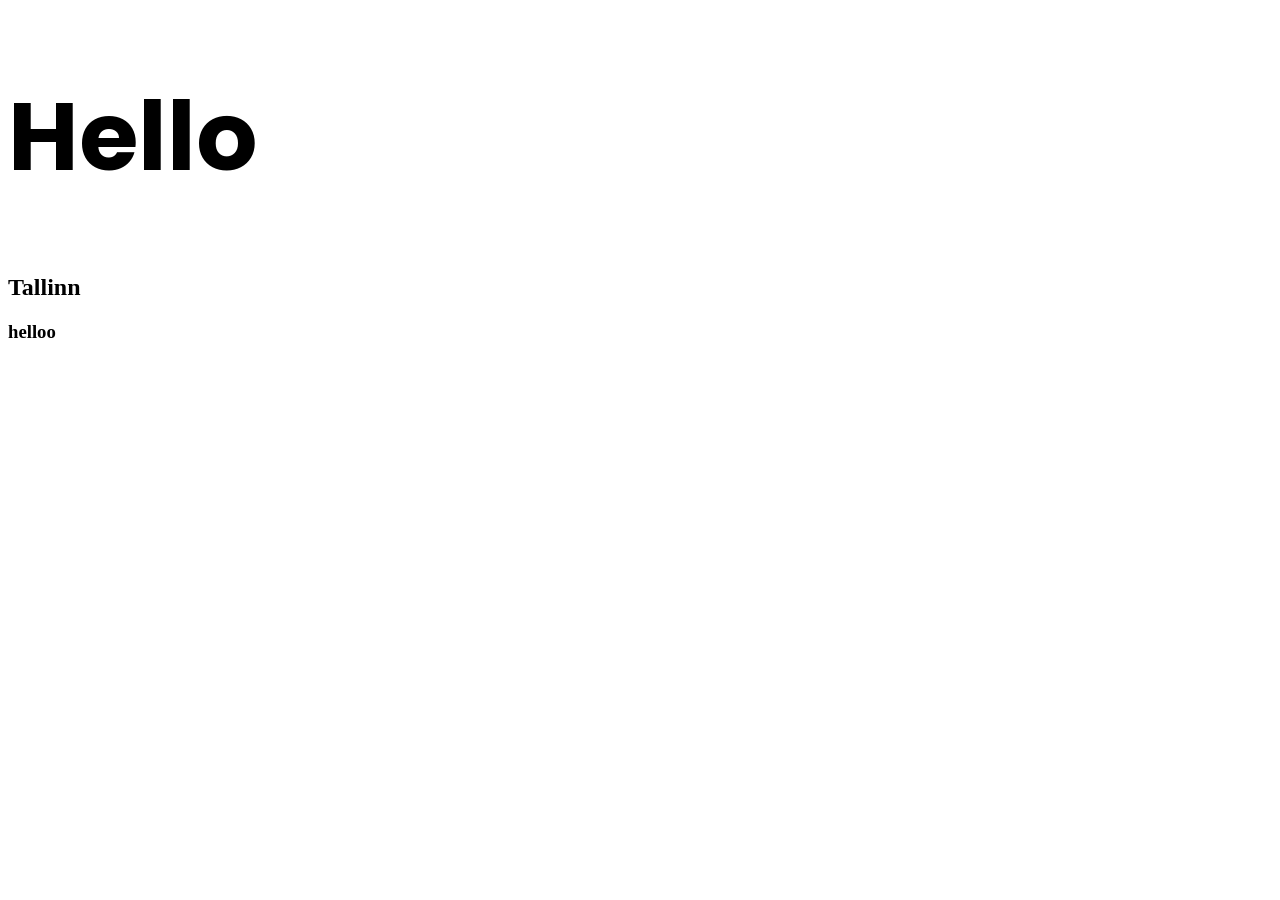
==== src/index.html @ 812f980e "Added sceleton to the html file" ====
<!DOCTYPE html>
<html lang="en">
  <head>
    <meta charset="UTF-8" />
    <meta name="viewport" content="width=device-width, initial-scale=1.0" />
    <link rel="preconnect" href="https://fonts.googleapis.com" />
    <link rel="preconnect" href="https://fonts.gstatic.com" crossorigin />
    <link
      href="https://fonts.googleapis.com/css2?family=Poppins:ital,wght@0,100;0,200;0,300;0,400;0,500;0,600;0,700;0,800;0,900;1,100;1,200;1,300;1,400;1,500;1,600;1,700;1,800;1,900&display=swap"
      rel="stylesheet"
    />
    <link href="styles.css" rel="stylesheet" type="text/css" />
    <title>Document</title>
  </head>
  <body>
    <h1>Hello</h1>
    <h2>Tallinn</h2>
    <h3>helloo</h3>
  </body>
</html>
---- src/styles.css ----
h1 {
  font-family: "Poppins";
  font-weight: 700;
  font-size: 96px;
}
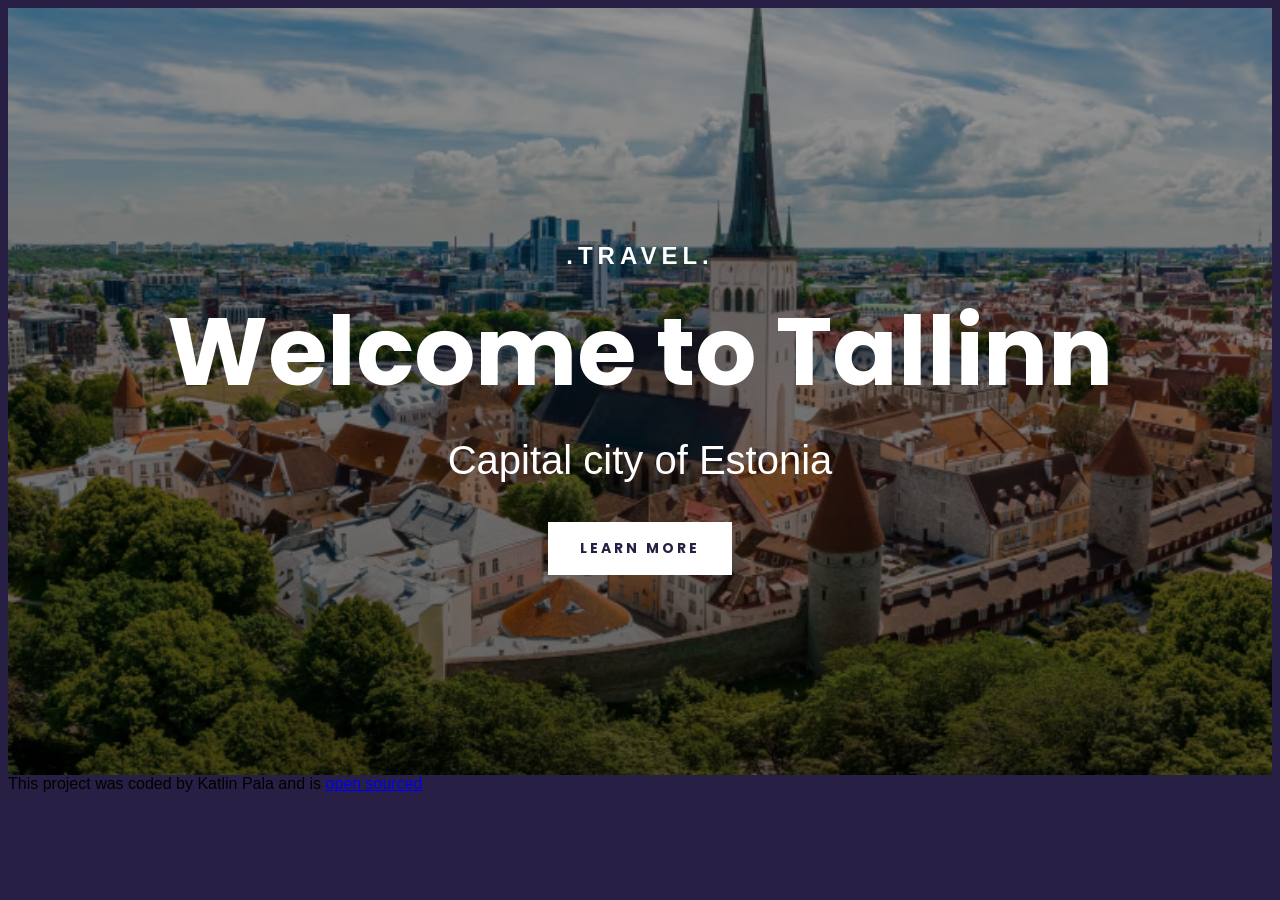
==== commit fcd49b3f: "Designed the header of the page" ====
--- a/src/index.html
+++ b/src/index.html
@@ -13,8 +13,18 @@
     <title>Document</title>
   </head>
   <body>
-    <h1>Hello</h1>
-    <h2>Tallinn</h2>
-    <h3>helloo</h3>
+    <header>
+      <h3>.TRAVEL.</h3>
+      <h1>Welcome to Tallinn</h1>
+      <h2>Capital city of Estonia</h2>
+      <a href="#">Learn more</a>
+    </header>
+
+    <footer>
+      This project was coded by Katlin Pala and is
+      <a href="https://github.com/Katlin2000/Travel-project" target="_blank">
+        open sourced</a
+      >
+    </footer>
   </body>
 </html>
--- a/src/styles.css
+++ b/src/styles.css
@@ -1,5 +1,77 @@
+body {
+  font-family: "Poppins", sans-serif;
+  background: #272044;
+}
+
 h1 {
   font-family: "Poppins";
   font-weight: 700;
   font-size: 96px;
 }
+
+header {
+  background-image: linear-gradient(rgba(0, 0, 0, 0.4), rgba(0, 0, 0, 0.6)),
+    url("images/tallinn.avif");
+  background-repeat: no-repeat;
+  background-size: cover;
+  color: white;
+  text-align: center;
+  padding: 200px 0;
+}
+
+.container {
+  max-width: 1400px;
+  margin: 0 auto;
+}
+
+header h1 {
+  font-weight: 700;
+  font-size: 96px;
+  line-height: 1;
+  margin: 0 0 30px;
+}
+
+header h2 {
+  font-weight: 400;
+  font-size: 40px;
+  line-height: 1.5;
+  margin: 0;
+}
+
+header h3 {
+  font-weight: 900;
+  font-size: 24px;
+  line-height: 1.5;
+  letter-spacing: 5px;
+  margin: 30px 0;
+}
+
+header a {
+  font-weight: 700;
+  font-size: 14px;
+  line-height: 1.5;
+  text-align: center;
+  color: #272044;
+  padding: 16px 32px;
+  margin-top: 32px;
+  display: inline-block;
+  letter-spacing: 3px;
+  text-decoration: none;
+  text-transform: uppercase;
+  background: white;
+}
+
+@media (max-width: 900px) {
+  header {
+    padding: 60px 0;
+  }
+  header h1 {
+    font-size: 48px;
+  }
+  header h2 {
+    font-size: 20px;
+  }
+  header h3 {
+    font-size: 12px;
+  }
+}
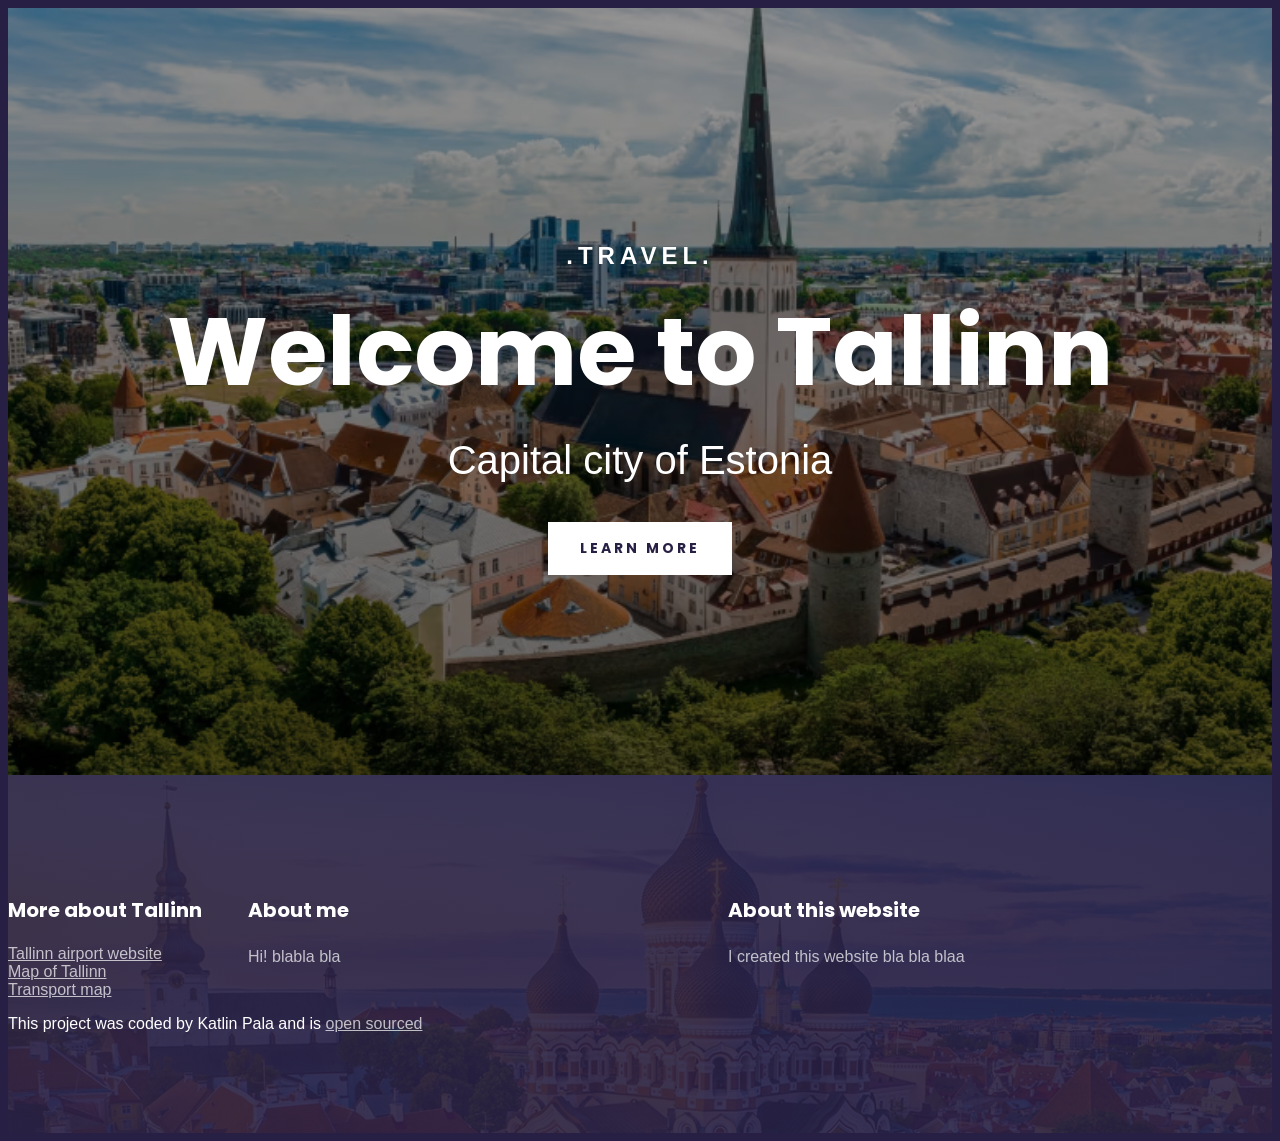
==== commit d378fb87: "Created footer" ====
--- a/src/index.html
+++ b/src/index.html
@@ -13,18 +13,59 @@
     <title>Document</title>
   </head>
   <body>
-    <header>
-      <h3>.TRAVEL.</h3>
-      <h1>Welcome to Tallinn</h1>
-      <h2>Capital city of Estonia</h2>
-      <a href="#">Learn more</a>
-    </header>
+    <div class="container">
+      <header>
+        <h3>.TRAVEL.</h3>
+        <h1>Welcome to Tallinn</h1>
+        <h2>Capital city of Estonia</h2>
+        <a href="#">Learn more</a>
+      </header>
 
-    <footer>
+      <footer>
+      <section class="grid">
+      <div>
+        <h3>More about Tallinn</h3>
+        <ul>
+          <li>
+            <a href="https://airport.ee/en/tallinn-airport/" target="_blank"
+              >Tallinn airport website</a
+            >
+          </li>
+          <li>
+            <a href="https://maps.app.goo.gl/DUiLfKF2gsHTgE6Y6" target="_blank"
+              >Map of Tallinn</a
+            >
+          </li>
+          <li>
+            <a
+              href="https://www.tourism.tallinn.ee/static/files/050/tallinn_transportation_map_2014.pdf"
+              target="_blank"
+            >
+              Transport map</a
+            >
+          </li>
+        </ul>
+      </div>
+      <div>
+        <h3>About me</h3>
+        <p>Hi! blabla bla</p>
+      </div>
+      <div>
+        <h3>About this website</h3>
+        <p>I created this website bla bla blaa</p>
+      </div>
+      </section>
       This project was coded by Katlin Pala and is
       <a href="https://github.com/Katlin2000/Travel-project" target="_blank">
         open sourced</a
       >
+      </div>
+      
     </footer>
+    </div>
+    
   </body>
 </html>
+
+
+
--- a/src/styles.css
+++ b/src/styles.css
@@ -22,6 +22,11 @@
 .container {
   max-width: 1400px;
   margin: 0 auto;
+}
+
+.grid {
+  display: grid;
+  grid-template-columns: 1fr 2fr 2fr;
 }
 
 header h1 {
@@ -61,7 +66,52 @@
   background: white;
 }
 
-@media (max-width: 900px) {
+section {
+  max-width: 1200px;
+}
+
+footer {
+  color: white;
+  background-image: linear-gradient(
+      rgba(39, 32, 68, 0.9),
+      rgba(39, 32, 68, 0.9)
+    ),
+    url("images/footer.avif");
+  background-repeat: no-repeat;
+  background-size: cover;
+  padding: 100px 0;
+}
+
+footer h3 {
+  font-weight: 700;
+  font-size: 20px;
+  line-height: 30px;
+}
+
+footer p {
+  font-weight: 400;
+  font-size: 16px;
+  opacity: 0.7;
+  line-height: 24px;
+  margin-right: 20px;
+}
+
+footer ul {
+  padding: 0;
+}
+
+footer li {
+  list-style: none;
+  margin: 0;
+  padding: 0;
+}
+
+footer a {
+  color: white;
+  opacity: 0.7;
+}
+
+@media (max-width: 960px) {
   header {
     padding: 60px 0;
   }
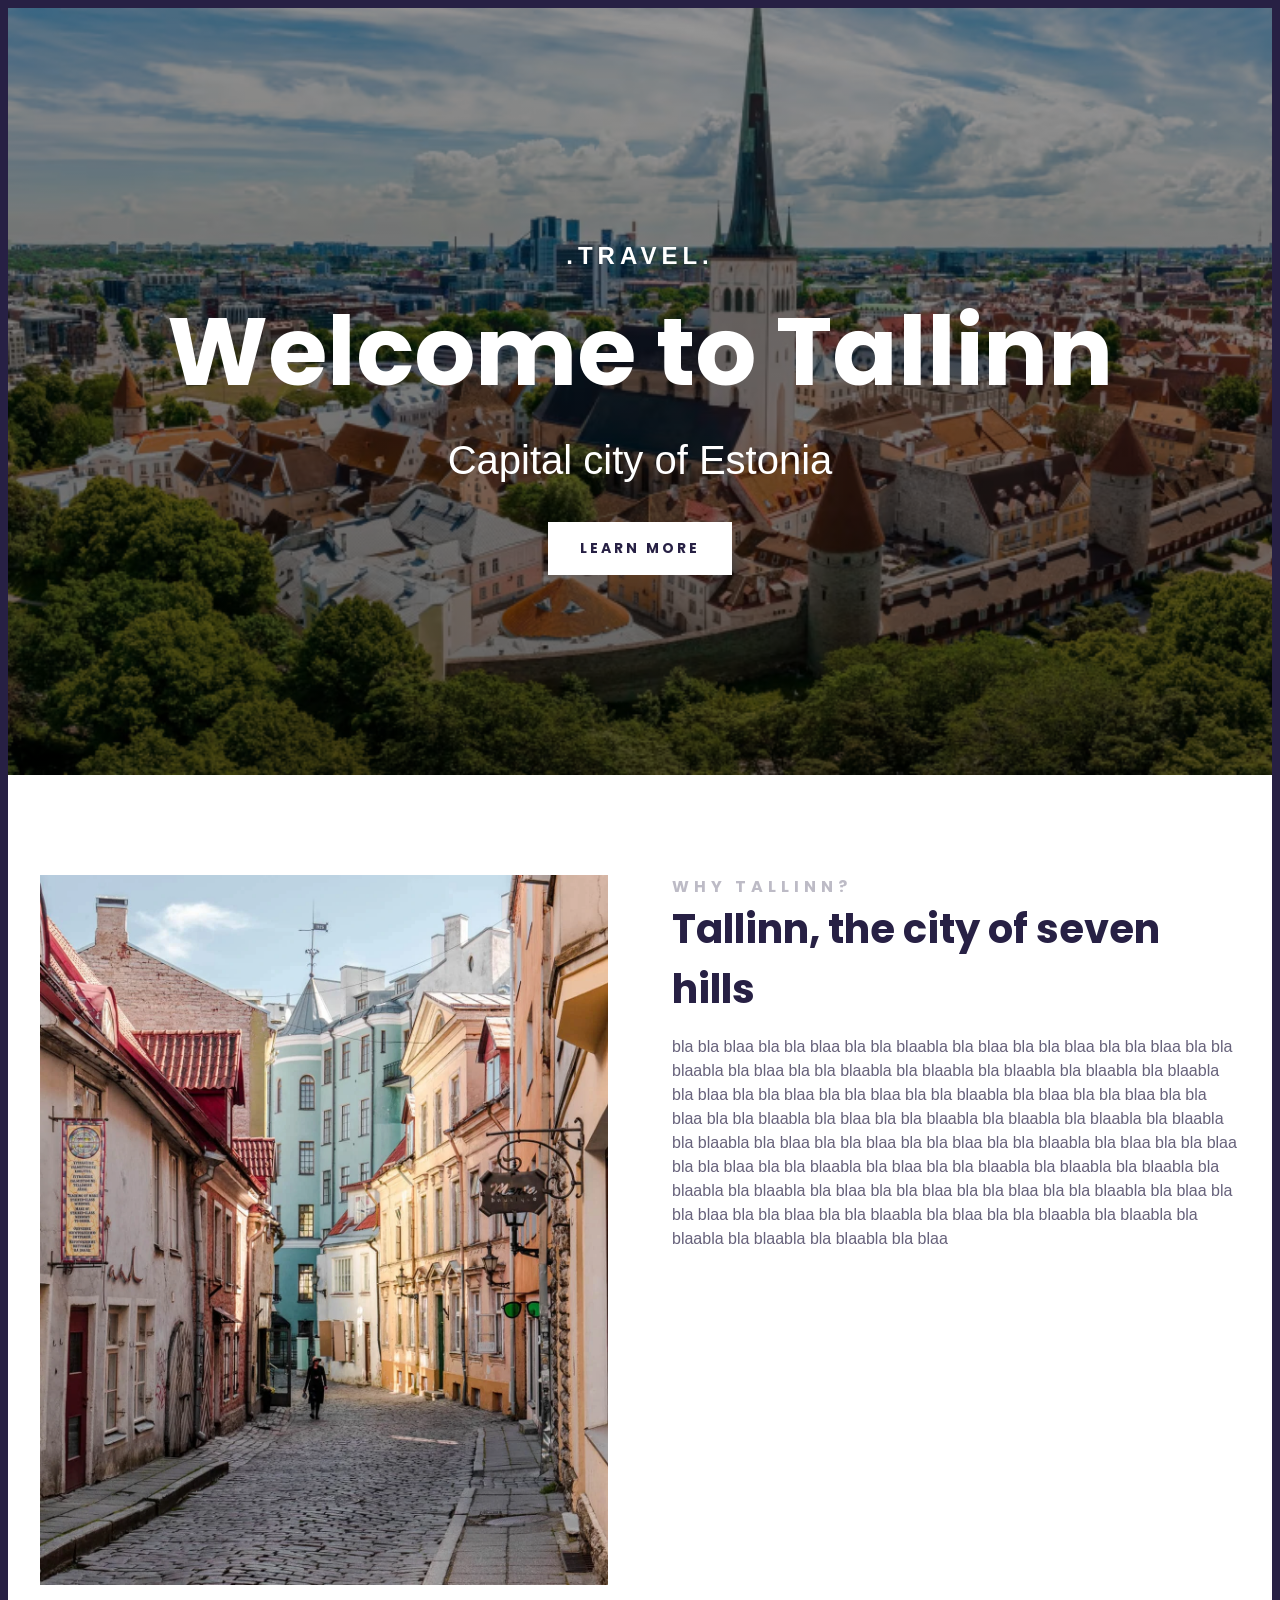
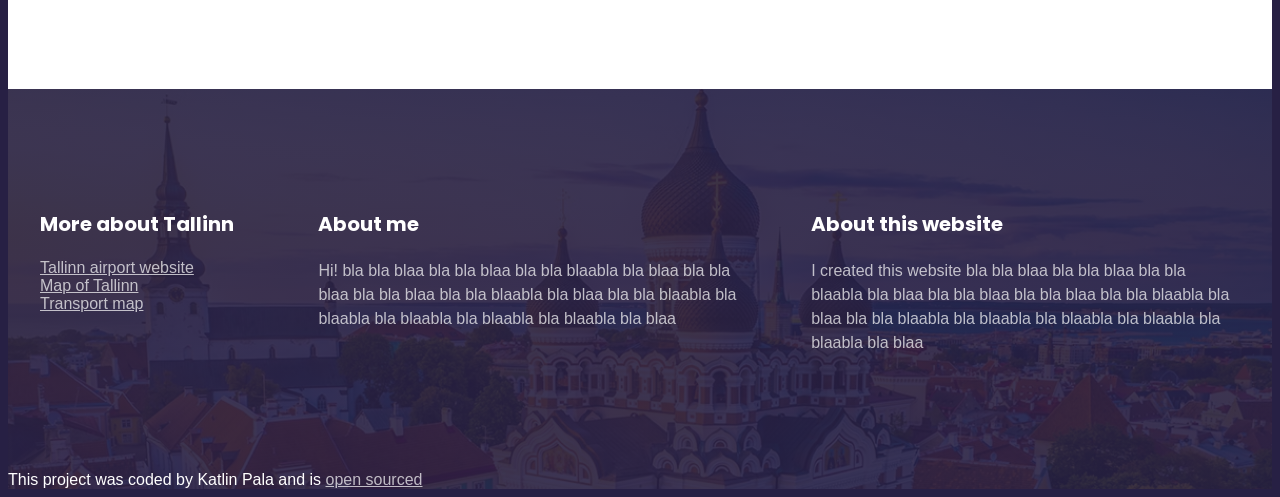
==== commit 3bf75b08: "Added grids to the project" ====
--- a/src/index.html
+++ b/src/index.html
@@ -21,8 +21,21 @@
         <a href="#">Learn more</a>
       </header>
 
+      <main>
+        <section class="grid grid-2-columns">
+          <div>
+        <img src="images/old-town-tallinn.webp" class="img-responsive"/>
+        </div>
+        <div>
+        <h2>Why Tallinn?</h2>
+        <h3>Tallinn, the city of seven hills</h3>
+        <p>bla bla blaa bla bla blaa bla bla blaabla bla blaa bla bla blaa bla bla blaa bla bla blaabla bla blaa bla bla blaabla bla blaabla bla blaabla bla blaabla bla blaabla bla blaa bla bla blaa bla bla blaa bla bla blaabla bla blaa bla bla blaa bla bla blaa bla bla blaabla bla blaa bla bla blaabla bla blaabla bla blaabla bla blaabla bla blaabla bla blaa bla bla blaa bla bla blaa bla bla blaabla bla blaa bla bla blaa bla bla blaa bla bla blaabla bla blaa bla bla blaabla bla blaabla bla blaabla bla blaabla bla blaabla bla blaa bla bla blaa bla bla blaa bla bla blaabla bla blaa bla bla blaa bla bla blaa bla bla blaabla bla blaa bla bla blaabla bla blaabla bla blaabla bla blaabla bla blaabla bla blaa</p>
+      </div>
+      </section>
+      </main>
+
       <footer>
-      <section class="grid">
+      <section class="grid grid-3-columns">
       <div>
         <h3>More about Tallinn</h3>
         <ul>
@@ -48,11 +61,11 @@
       </div>
       <div>
         <h3>About me</h3>
-        <p>Hi! blabla bla</p>
+        <p>Hi! bla bla blaa bla bla blaa bla bla blaabla bla blaa bla bla blaa bla bla blaa bla bla blaabla bla blaa bla bla blaabla bla blaabla bla blaabla bla blaabla bla blaabla bla blaa</p>
       </div>
       <div>
         <h3>About this website</h3>
-        <p>I created this website bla bla blaa</p>
+        <p>I created this website bla bla blaa bla bla blaa bla bla blaabla bla blaa bla bla blaa bla bla blaa bla bla blaabla bla blaa bla bla blaabla bla blaabla bla blaabla bla blaabla bla blaabla bla blaa </p>
       </div>
       </section>
       This project was coded by Katlin Pala and is
--- a/src/styles.css
+++ b/src/styles.css
@@ -26,6 +26,18 @@
 
 .grid {
   display: grid;
+  grid-gap: 64px;
+}
+
+.img-responsive {
+  max-width: 100%;
+}
+
+.grid-2-columns {
+  grid-template-columns: 1fr 1fr;
+}
+
+.grid-3-columns {
   grid-template-columns: 1fr 2fr 2fr;
 }
 
@@ -68,6 +80,40 @@
 
 section {
   max-width: 1200px;
+  margin: 0 auto;
+  padding: 100px 0;
+}
+
+main {
+  background-color: white;
+}
+
+main h2 {
+  font-weight: 700;
+  font-size: 16px;
+  line-height: 1.5;
+  letter-spacing: 5px;
+  color: #272044;
+  opacity: 0.3;
+  text-transform: uppercase;
+  margin: 0;
+}
+
+main h3 {
+  font-weight: 700;
+  font-size: 40px;
+  line-height: 1.5;
+  color: #272044;
+  margin: 0;
+}
+
+main p {
+  font-style: normal;
+  font-weight: 400;
+  font-size: 16px;
+  line-height: 1.5;
+  color: #272044;
+  opacity: 0.7;
 }
 
 footer {
@@ -79,7 +125,6 @@
     url("images/footer.avif");
   background-repeat: no-repeat;
   background-size: cover;
-  padding: 100px 0;
 }
 
 footer h3 {
@@ -93,7 +138,6 @@
   font-size: 16px;
   opacity: 0.7;
   line-height: 24px;
-  margin-right: 20px;
 }
 
 footer ul {
@@ -124,4 +168,11 @@
   header h3 {
     font-size: 12px;
   }
+  .grid {
+    grid-template-columns: 1fr;
+    grid-gap: 32px;
+  }
+  section {
+    padding: 30px;
+  }
 }
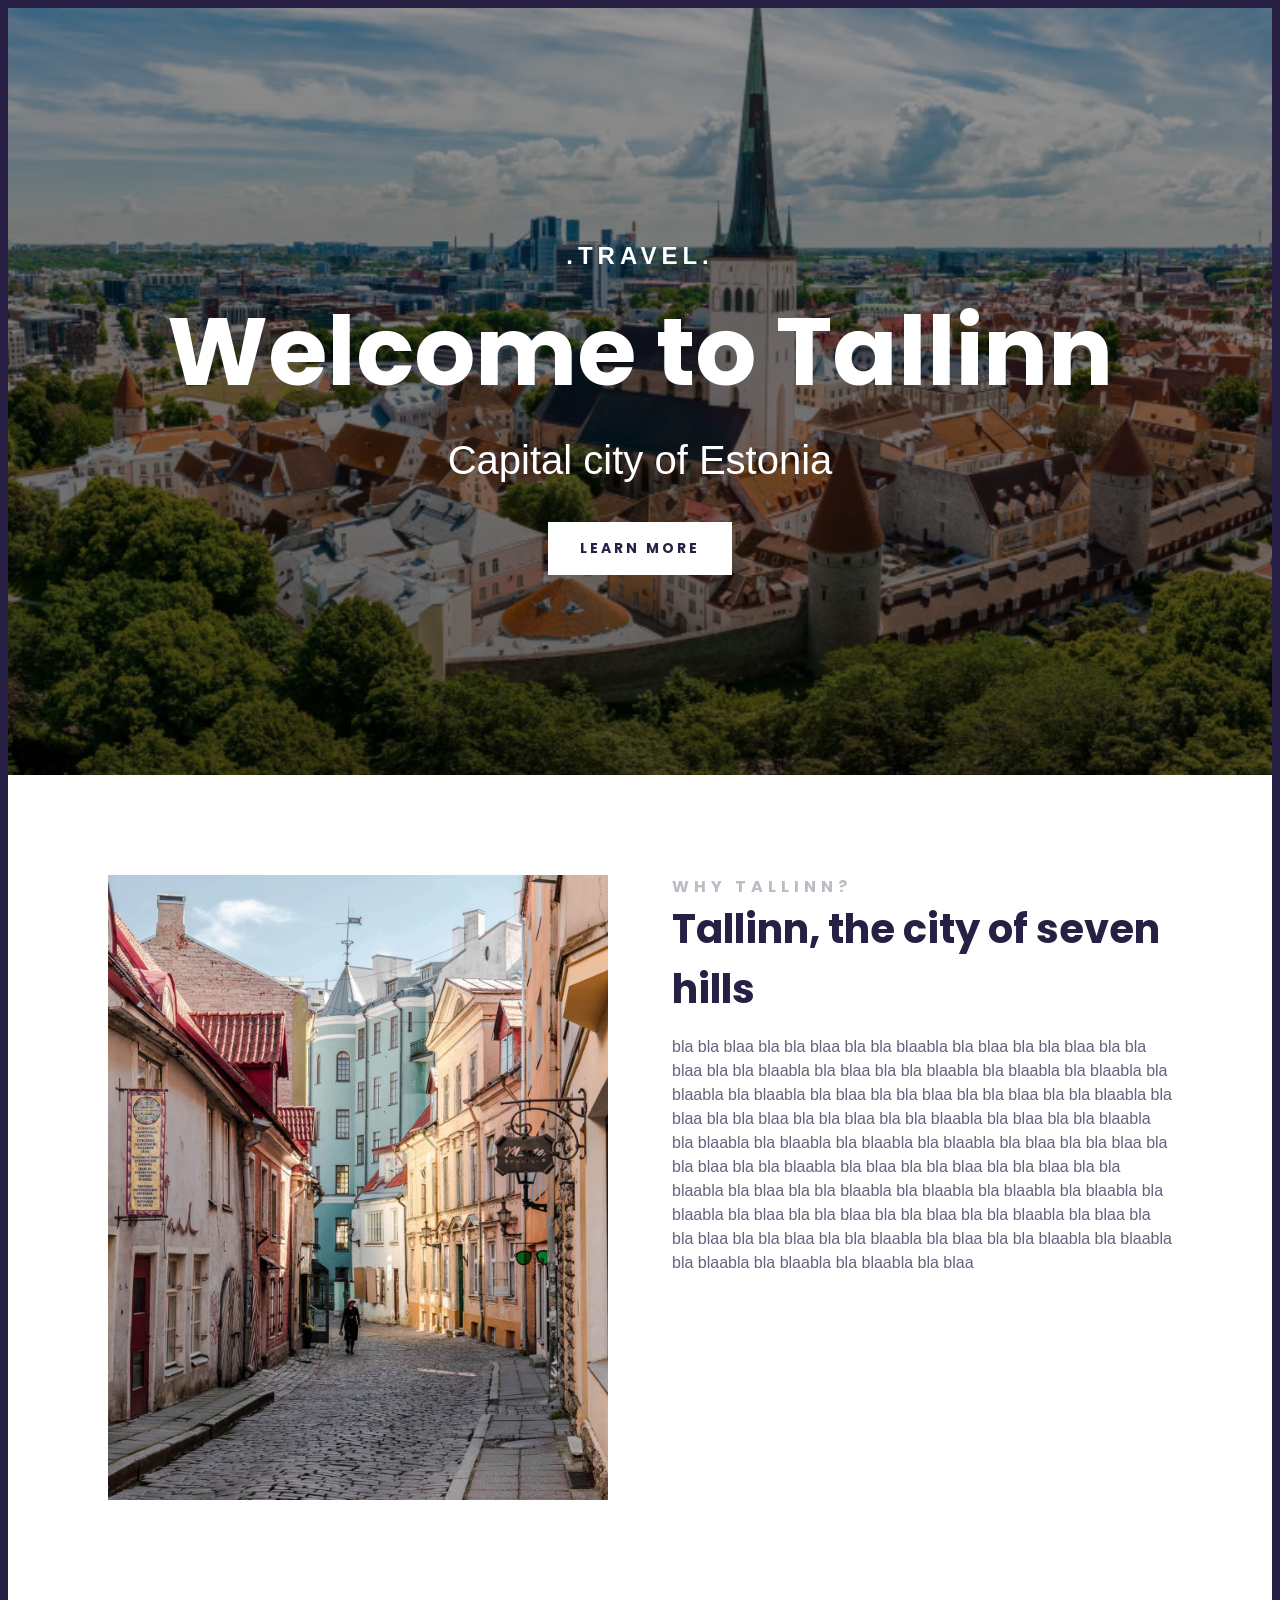
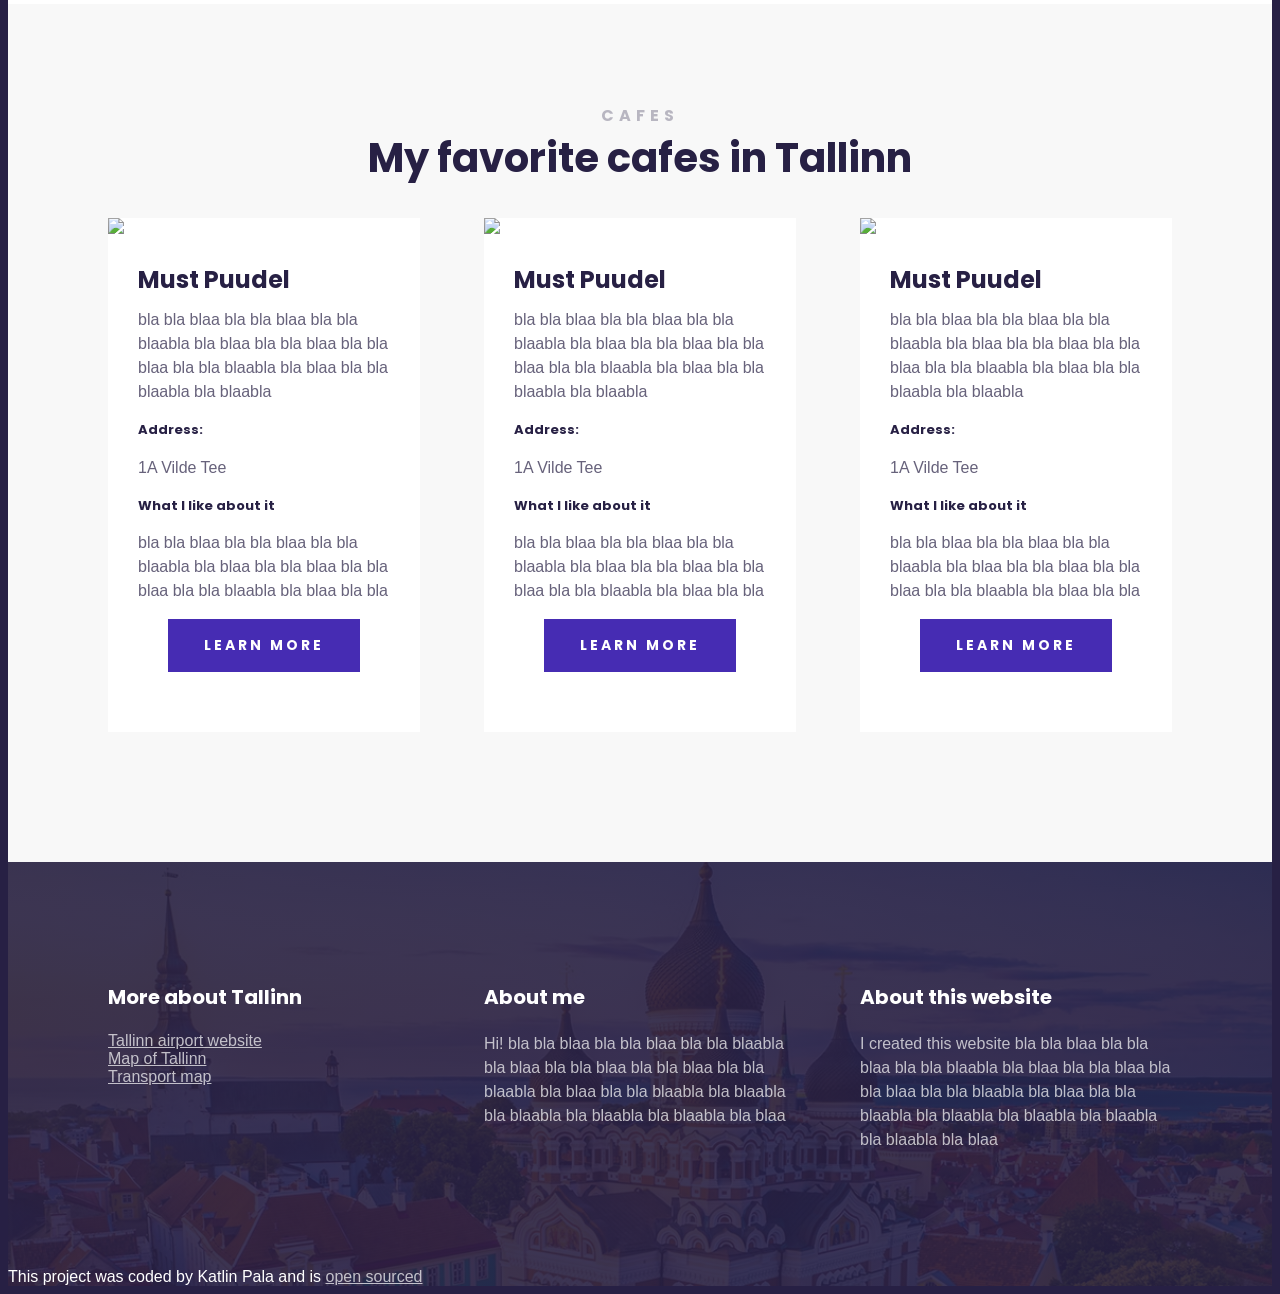
==== commit f79df4f1: "added cards on the project" ====
--- a/src/index.html
+++ b/src/index.html
@@ -31,6 +31,70 @@
         <h3>Tallinn, the city of seven hills</h3>
         <p>bla bla blaa bla bla blaa bla bla blaabla bla blaa bla bla blaa bla bla blaa bla bla blaabla bla blaa bla bla blaabla bla blaabla bla blaabla bla blaabla bla blaabla bla blaa bla bla blaa bla bla blaa bla bla blaabla bla blaa bla bla blaa bla bla blaa bla bla blaabla bla blaa bla bla blaabla bla blaabla bla blaabla bla blaabla bla blaabla bla blaa bla bla blaa bla bla blaa bla bla blaabla bla blaa bla bla blaa bla bla blaa bla bla blaabla bla blaa bla bla blaabla bla blaabla bla blaabla bla blaabla bla blaabla bla blaa bla bla blaa bla bla blaa bla bla blaabla bla blaa bla bla blaa bla bla blaa bla bla blaabla bla blaa bla bla blaabla bla blaabla bla blaabla bla blaabla bla blaabla bla blaa</p>
       </div>
+      </section>
+
+      <section class="secondary">
+        <h2 class="text-center">CAFES</h2>
+        <h3 class="text-center">My favorite cafes in Tallinn</h3>
+        <div class="grid grid-3-columns">
+        <div class="card">
+        <div class="card-header">
+        <img src="#" class="img-responsive" />
+        </div>
+
+        <div class="card-body">
+
+        <h4>Must Puudel</h4>
+        <p>bla bla blaa bla bla blaa bla bla blaabla bla blaa bla bla blaa bla bla blaa bla bla blaabla bla blaa bla bla blaabla bla blaabla</p>
+        <h5>Address:</h5>
+        <p>1A Vilde Tee</p>
+        <h5>What I like about it</h5>
+        <p>bla bla blaa bla bla blaa bla bla blaabla bla blaa bla bla blaa bla bla blaa bla bla blaabla bla blaa bla bla</p>
+        <div class="card-footer">
+        <a href="https://maps.app.goo.gl/xpzxe94eb1RCpao4A" class="btn" target="_blank">Learn more</a>
+        </div>
+        </div>
+        </div>
+
+        <div class="card">
+        <div class="card-header">
+        <img src="#" class="img-responsive" />
+        </div>
+
+        <div class="card-body">
+
+        <h4>Must Puudel</h4>
+        <p>bla bla blaa bla bla blaa bla bla blaabla bla blaa bla bla blaa bla bla blaa bla bla blaabla bla blaa bla bla blaabla bla blaabla</p>
+        <h5>Address:</h5>
+        <p>1A Vilde Tee</p>
+        <h5>What I like about it</h5>
+        <p>bla bla blaa bla bla blaa bla bla blaabla bla blaa bla bla blaa bla bla blaa bla bla blaabla bla blaa bla bla</p>
+        <div class="card-footer">
+        <a href="https://maps.app.goo.gl/xpzxe94eb1RCpao4A" class="btn" target="_blank">Learn more</a>
+        </div>
+        </div>
+        </div>
+
+        <div class="card">
+        <div class="card-header">
+        <img src="#" class="img-responsive" />
+        </div>
+
+        <div class="card-body">
+
+        <h4>Must Puudel</h4>
+        <p>bla bla blaa bla bla blaa bla bla blaabla bla blaa bla bla blaa bla bla blaa bla bla blaabla bla blaa bla bla blaabla bla blaabla</p>
+        <h5>Address:</h5>
+        <p>1A Vilde Tee</p>
+        <h5>What I like about it</h5>
+        <p>bla bla blaa bla bla blaa bla bla blaabla bla blaa bla bla blaa bla bla blaa bla bla blaabla bla blaa bla bla</p>
+        <div class="card-footer">
+        <a href="https://maps.app.goo.gl/xpzxe94eb1RCpao4A" class="btn" target="_blank">Learn more</a>
+        </div>
+        </div>
+        </div>
+        
+        </div>
       </section>
       </main>
 
--- a/src/styles.css
+++ b/src/styles.css
@@ -37,8 +37,12 @@
   grid-template-columns: 1fr 1fr;
 }
 
+.grid-3-columns-with-first-narrow {
+  grid-template-columns: 1fr 2fr 2fr;
+}
+
 .grid-3-columns {
-  grid-template-columns: 1fr 2fr 2fr;
+  grid-template-columns: 1fr 1fr 1fr;
 }
 
 header h1 {
@@ -79,9 +83,17 @@
 }
 
 section {
-  max-width: 1200px;
+  max-width: 100%;
   margin: 0 auto;
-  padding: 100px 0;
+  padding: 100px;
+}
+
+section.secondary {
+  background: #f8f8f8;
+}
+
+.text-center {
+  text-align: center;
 }
 
 main {
@@ -102,6 +114,22 @@
 main h3 {
   font-weight: 700;
   font-size: 40px;
+  line-height: 1.5;
+  color: #272044;
+  margin: 0;
+}
+
+main h4 {
+  font-weight: 700;
+  font-size: 24px;
+  line-height: 1;
+  color: #272044;
+  margin: 0;
+}
+
+main h5 {
+  font-weight: 700;
+  font-size: 13px;
   line-height: 1.5;
   color: #272044;
   margin: 0;
@@ -114,6 +142,33 @@
   line-height: 1.5;
   color: #272044;
   opacity: 0.7;
+}
+
+.card {
+  background: white;
+  margin: 30px 0;
+}
+
+.card-body {
+  padding: 30px;
+}
+
+.card-footer {
+  padding: 0 30px 30px;
+}
+
+.btn {
+  display: block;
+  color: white;
+  font-weight: 700;
+  font-size: 14px;
+  line-height: 21px;
+  text-align: center;
+  letter-spacing: 3px;
+  text-transform: uppercase;
+  padding: 16px;
+  background-color: #462cb3;
+  text-decoration: none;
 }
 
 footer {
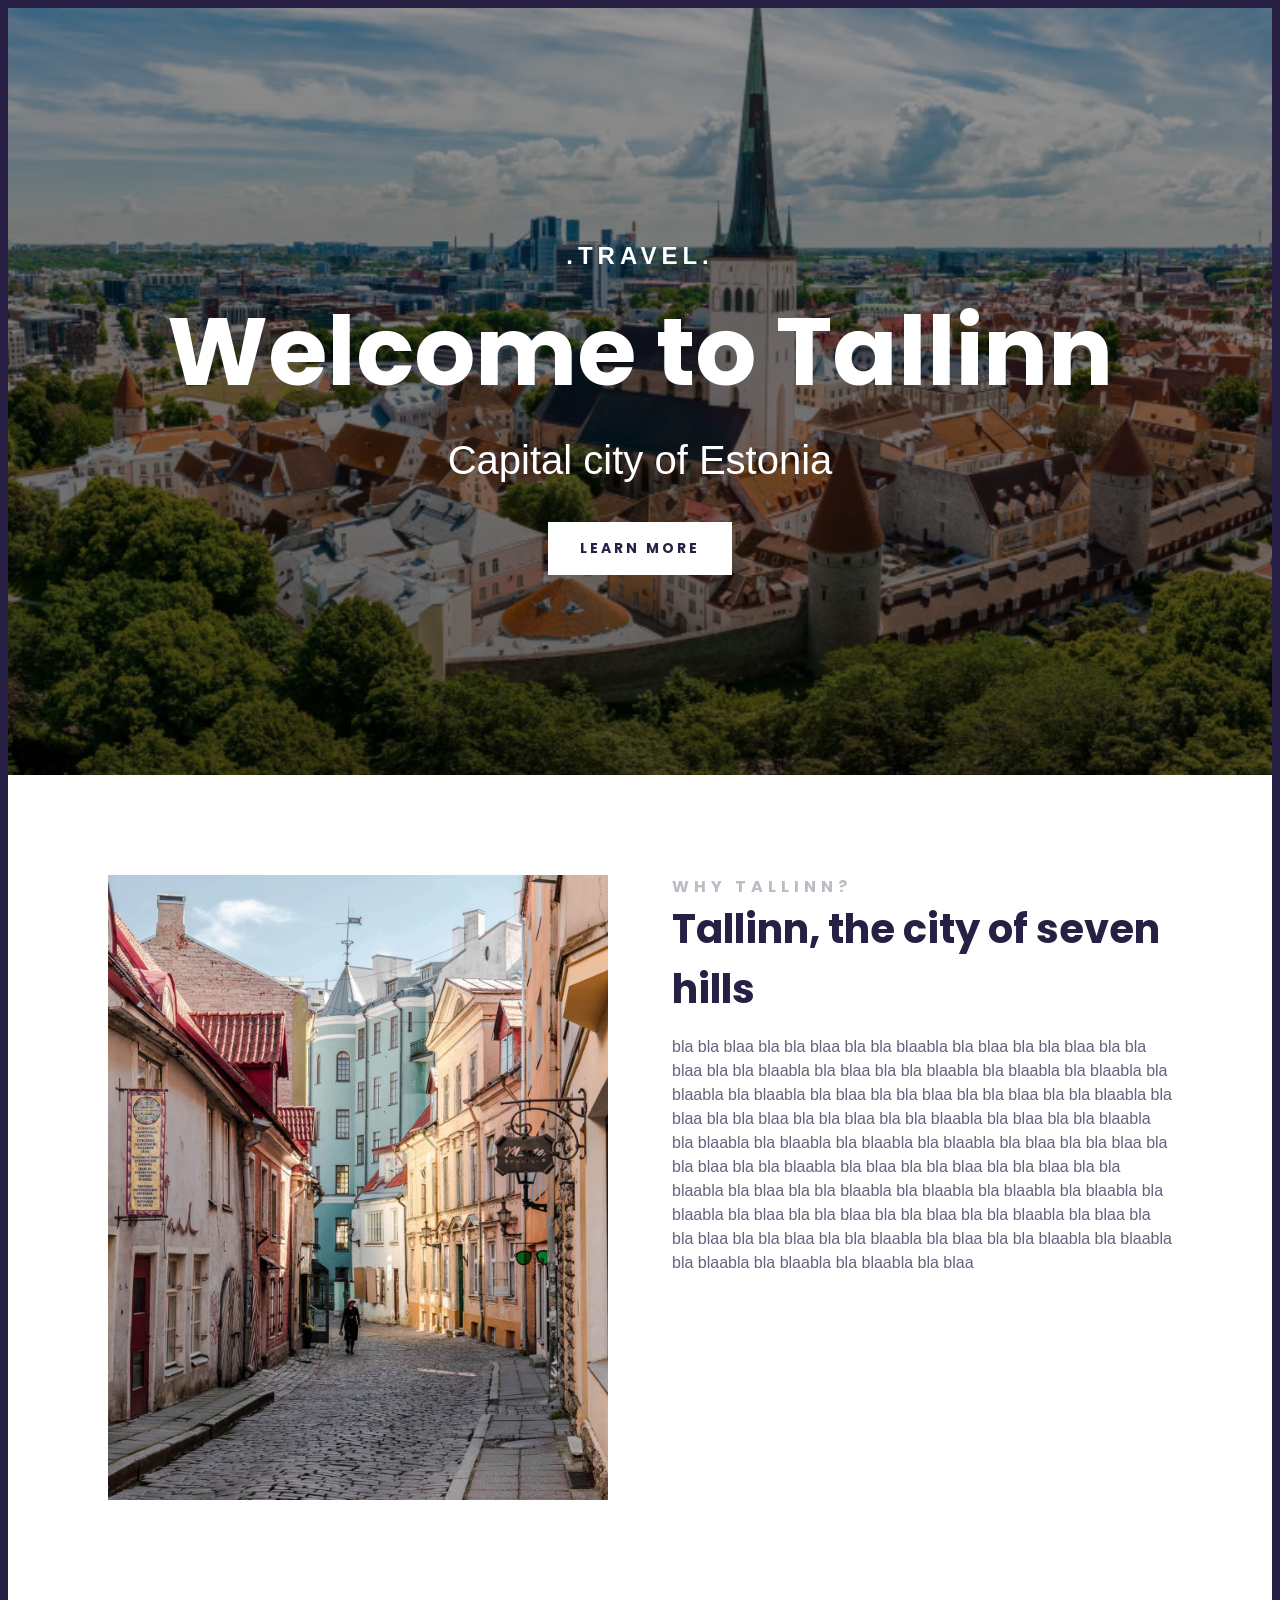
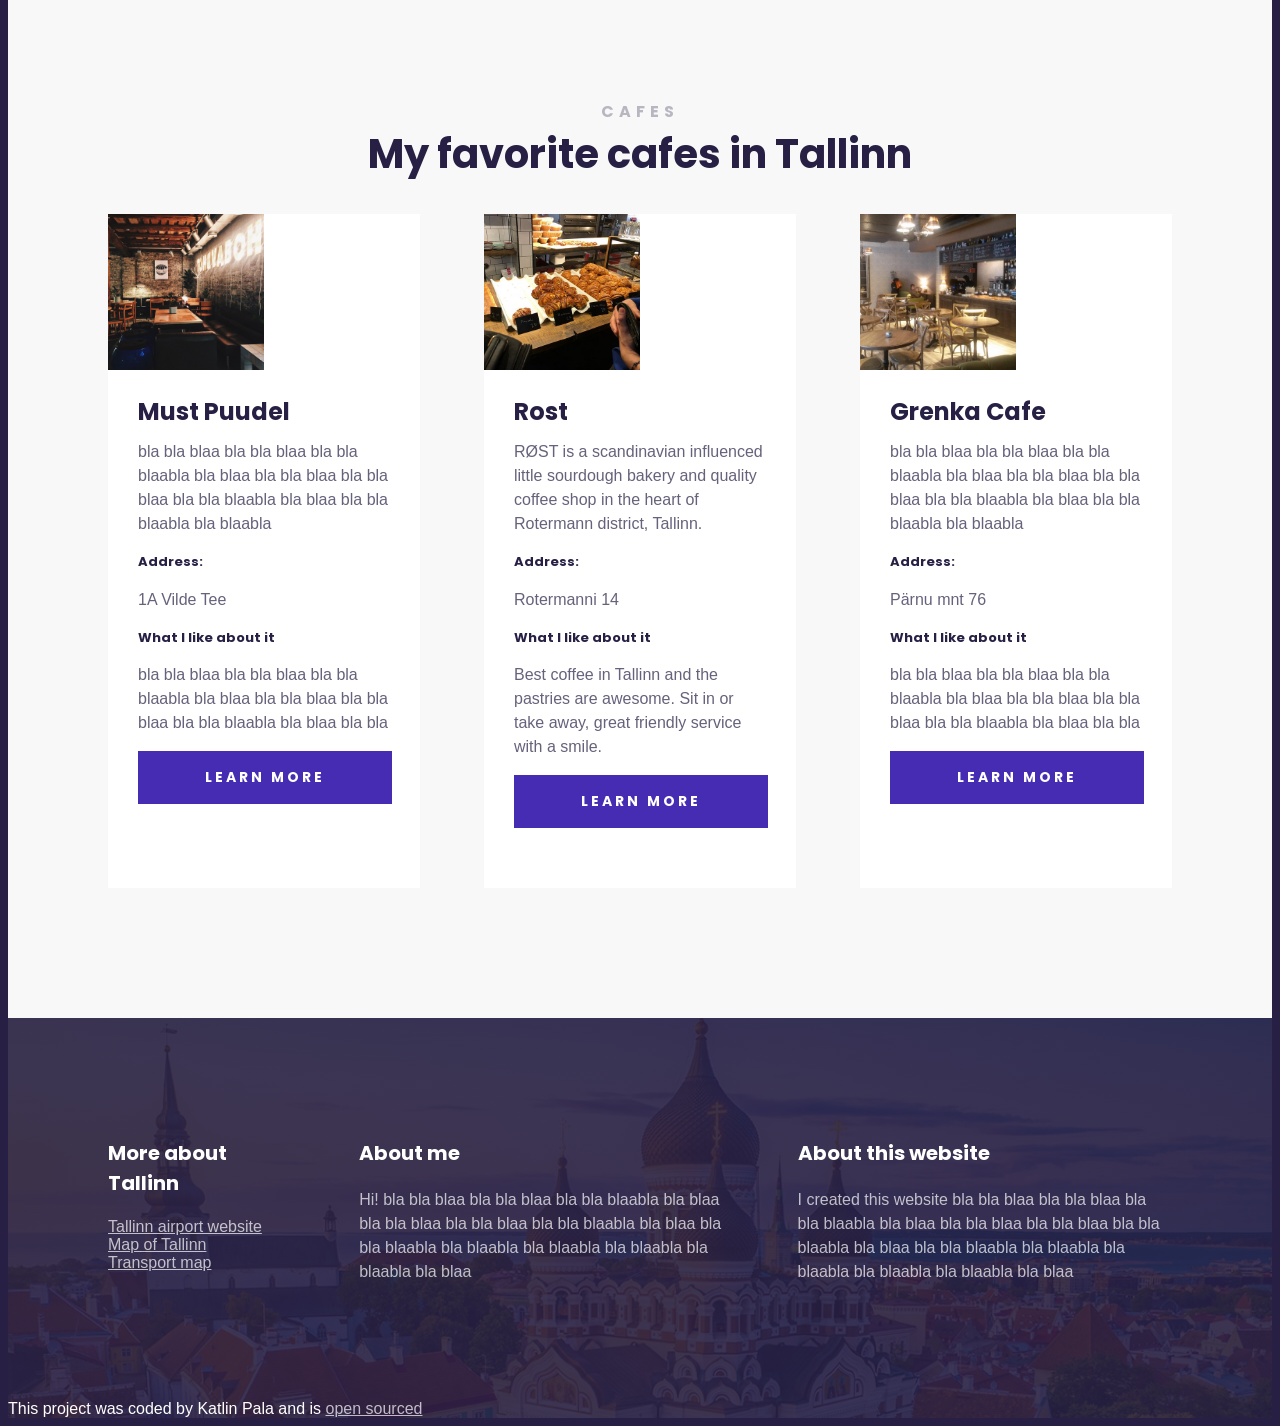
==== commit f946d7bb: "Added responsive embed" ====
--- a/src/index.html
+++ b/src/index.html
@@ -38,8 +38,9 @@
         <h3 class="text-center">My favorite cafes in Tallinn</h3>
         <div class="grid grid-3-columns">
         <div class="card">
-        <div class="card-header">
-        <img src="#" class="img-responsive" />
+        <div class="card-header grid grid-2-columns">
+        <img src="images/must-puudel.jpg" class="img-responsive" />
+        <iframe src="https://www.google.com/maps/embed?pb=!1m18!1m12!1m3!1d2028.7936635915053!2d24.742781076663594!3d59.43651580243688!2m3!1f0!2f0!3f0!3m2!1i1024!2i768!4f13.1!3m3!1m2!1s0x4692949e1ce43121%3A0x711978bd848e4e45!2sKohvik%20Must%20Puudel!5e0!3m2!1sen!2suk!4v1746203807967!5m2!1sen!2suk" class="embed" style="border:0;" allowfullscreen="" loading="lazy" referrerpolicy="no-referrer-when-downgrade"></iframe>
         </div>
 
         <div class="card-body">
@@ -57,16 +58,38 @@
         </div>
 
         <div class="card">
-        <div class="card-header">
-        <img src="#" class="img-responsive" />
+        <div class="card-header grid grid-2-columns">
+        <img src="images/rost.jpg" class="img-responsive" />
+        <iframe src="https://www.google.com/maps/embed?pb=!1m18!1m12!1m3!1d2028.637339066083!2d24.758243605586113!3d59.439122881588645!2m3!1f0!2f0!3f0!3m2!1i1024!2i768!4f13.1!3m3!1m2!1s0x46929360b5efbd3f%3A0xa3f56d13eea70900!2sR%C3%98ST%20Bakery!5e0!3m2!1sen!2suk!4v1746205831070!5m2!1sen!2suk" class="embed" style="border:0;" allowfullscreen="" loading="lazy" referrerpolicy="no-referrer-when-downgrade"></iframe>
         </div>
 
         <div class="card-body">
 
-        <h4>Must Puudel</h4>
+        <h4>Rost</h4>
+        <p>RØST is a scandinavian influenced little sourdough bakery and quality coffee shop in the heart of Rotermann district, Tallinn.</p>
+        <h5>Address:</h5>
+        <p>Rotermanni 14</p>
+        <h5>What I like about it</h5>
+        <p>Best coffee in Tallinn and the pastries are awesome. Sit in or take away, great friendly service with a smile.</p>
+        <div class="card-footer">
+        <a href="https://maps.app.goo.gl/xpzxe94eb1RCpao4A" class="btn" target="_blank">Learn more</a>
+      
+        </div>
+        </div>
+        </div>
+
+        <div class="card">
+        <div class="card-header grid grid-2-columns">
+        <img src="images/grenka-cafe.jpg" class="img-responsive" />
+        <iframe src="https://www.google.com/maps/embed?pb=!1m18!1m12!1m3!1d2029.5501211511196!2d24.7395873766627!3d59.423899103447745!2m3!1f0!2f0!3f0!3m2!1i1024!2i768!4f13.1!3m3!1m2!1s0x469294978ae5ec71%3A0x6850e77b0995c55f!2sGrenka!5e0!3m2!1sen!2suk!4v1746207218861!5m2!1sen!2suk" class="embed" style="border:0;" allowfullscreen="" loading="lazy" referrerpolicy="no-referrer-when-downgrade"></iframe>
+        </div>
+
+        <div class="card-body">
+
+        <h4>Grenka Cafe</h4>
         <p>bla bla blaa bla bla blaa bla bla blaabla bla blaa bla bla blaa bla bla blaa bla bla blaabla bla blaa bla bla blaabla bla blaabla</p>
         <h5>Address:</h5>
-        <p>1A Vilde Tee</p>
+        <p>Pärnu mnt 76</p>
         <h5>What I like about it</h5>
         <p>bla bla blaa bla bla blaa bla bla blaabla bla blaa bla bla blaa bla bla blaa bla bla blaabla bla blaa bla bla</p>
         <div class="card-footer">
@@ -75,31 +98,12 @@
         </div>
         </div>
 
-        <div class="card">
-        <div class="card-header">
-        <img src="#" class="img-responsive" />
-        </div>
-
-        <div class="card-body">
-
-        <h4>Must Puudel</h4>
-        <p>bla bla blaa bla bla blaa bla bla blaabla bla blaa bla bla blaa bla bla blaa bla bla blaabla bla blaa bla bla blaabla bla blaabla</p>
-        <h5>Address:</h5>
-        <p>1A Vilde Tee</p>
-        <h5>What I like about it</h5>
-        <p>bla bla blaa bla bla blaa bla bla blaabla bla blaa bla bla blaa bla bla blaa bla bla blaabla bla blaa bla bla</p>
-        <div class="card-footer">
-        <a href="https://maps.app.goo.gl/xpzxe94eb1RCpao4A" class="btn" target="_blank">Learn more</a>
-        </div>
-        </div>
-        </div>
-        
         </div>
       </section>
       </main>
 
       <footer>
-      <section class="grid grid-3-columns">
+      <section class="grid grid-3-columns-with-first-narrow">
       <div>
         <h3>More about Tallinn</h3>
         <ul>
--- a/src/styles.css
+++ b/src/styles.css
@@ -30,7 +30,8 @@
 }
 
 .img-responsive {
-  max-width: 100%;
+  width: 100%;
+  display: block;
 }
 
 .grid-2-columns {
@@ -149,12 +150,21 @@
   margin: 30px 0;
 }
 
+.card-header.grid {
+  grid-gap: 0;
+}
+
 .card-body {
   padding: 30px;
 }
 
 .card-footer {
-  padding: 0 30px 30px;
+  padding: 0 30px 30px 0;
+}
+
+.embed {
+  width: 100%;
+  aspect-ratio: 1 / 1;
 }
 
 .btn {
@@ -169,6 +179,7 @@
   padding: 16px;
   background-color: #462cb3;
   text-decoration: none;
+  width: 100%;
 }
 
 footer {
@@ -230,4 +241,11 @@
   section {
     padding: 30px;
   }
-}
+  .card-header img {
+    display: none;
+  }
+
+  .embed {
+    aspect-ratio: 16 / 9;
+  }
+}
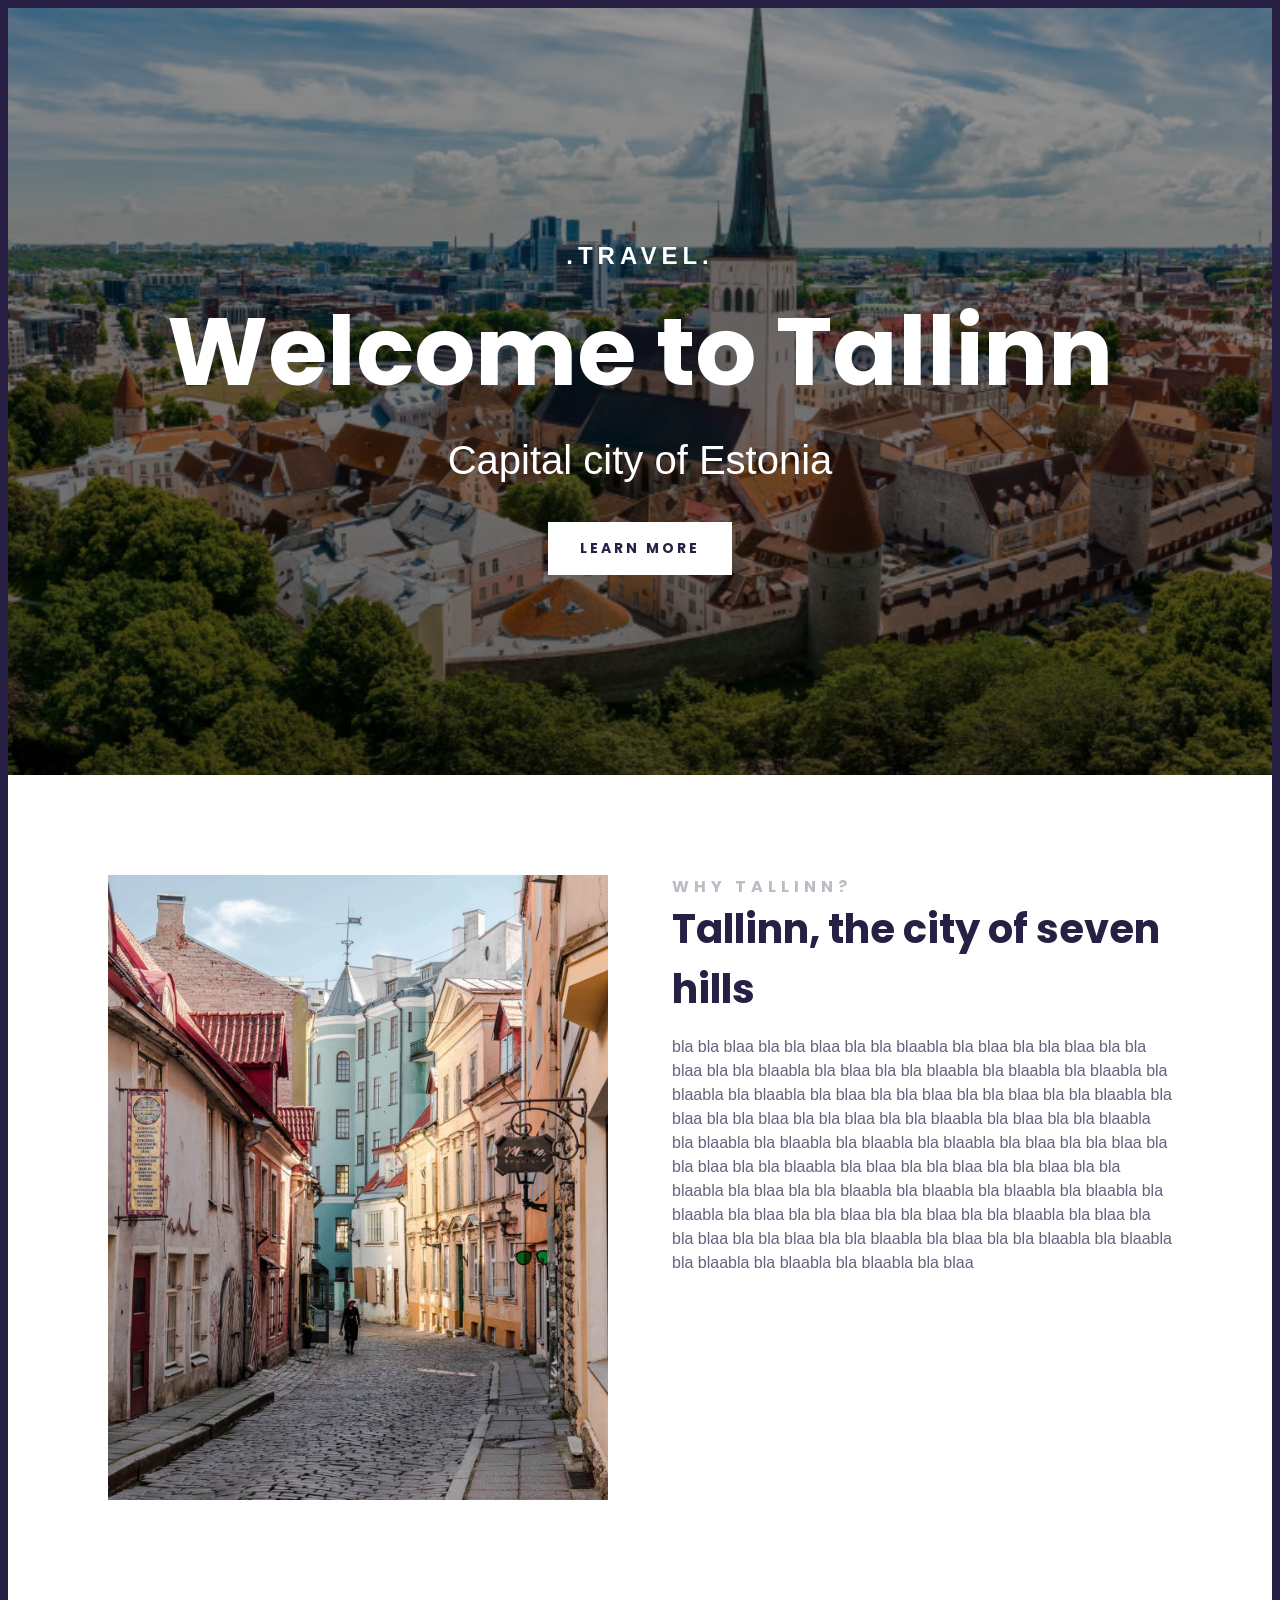
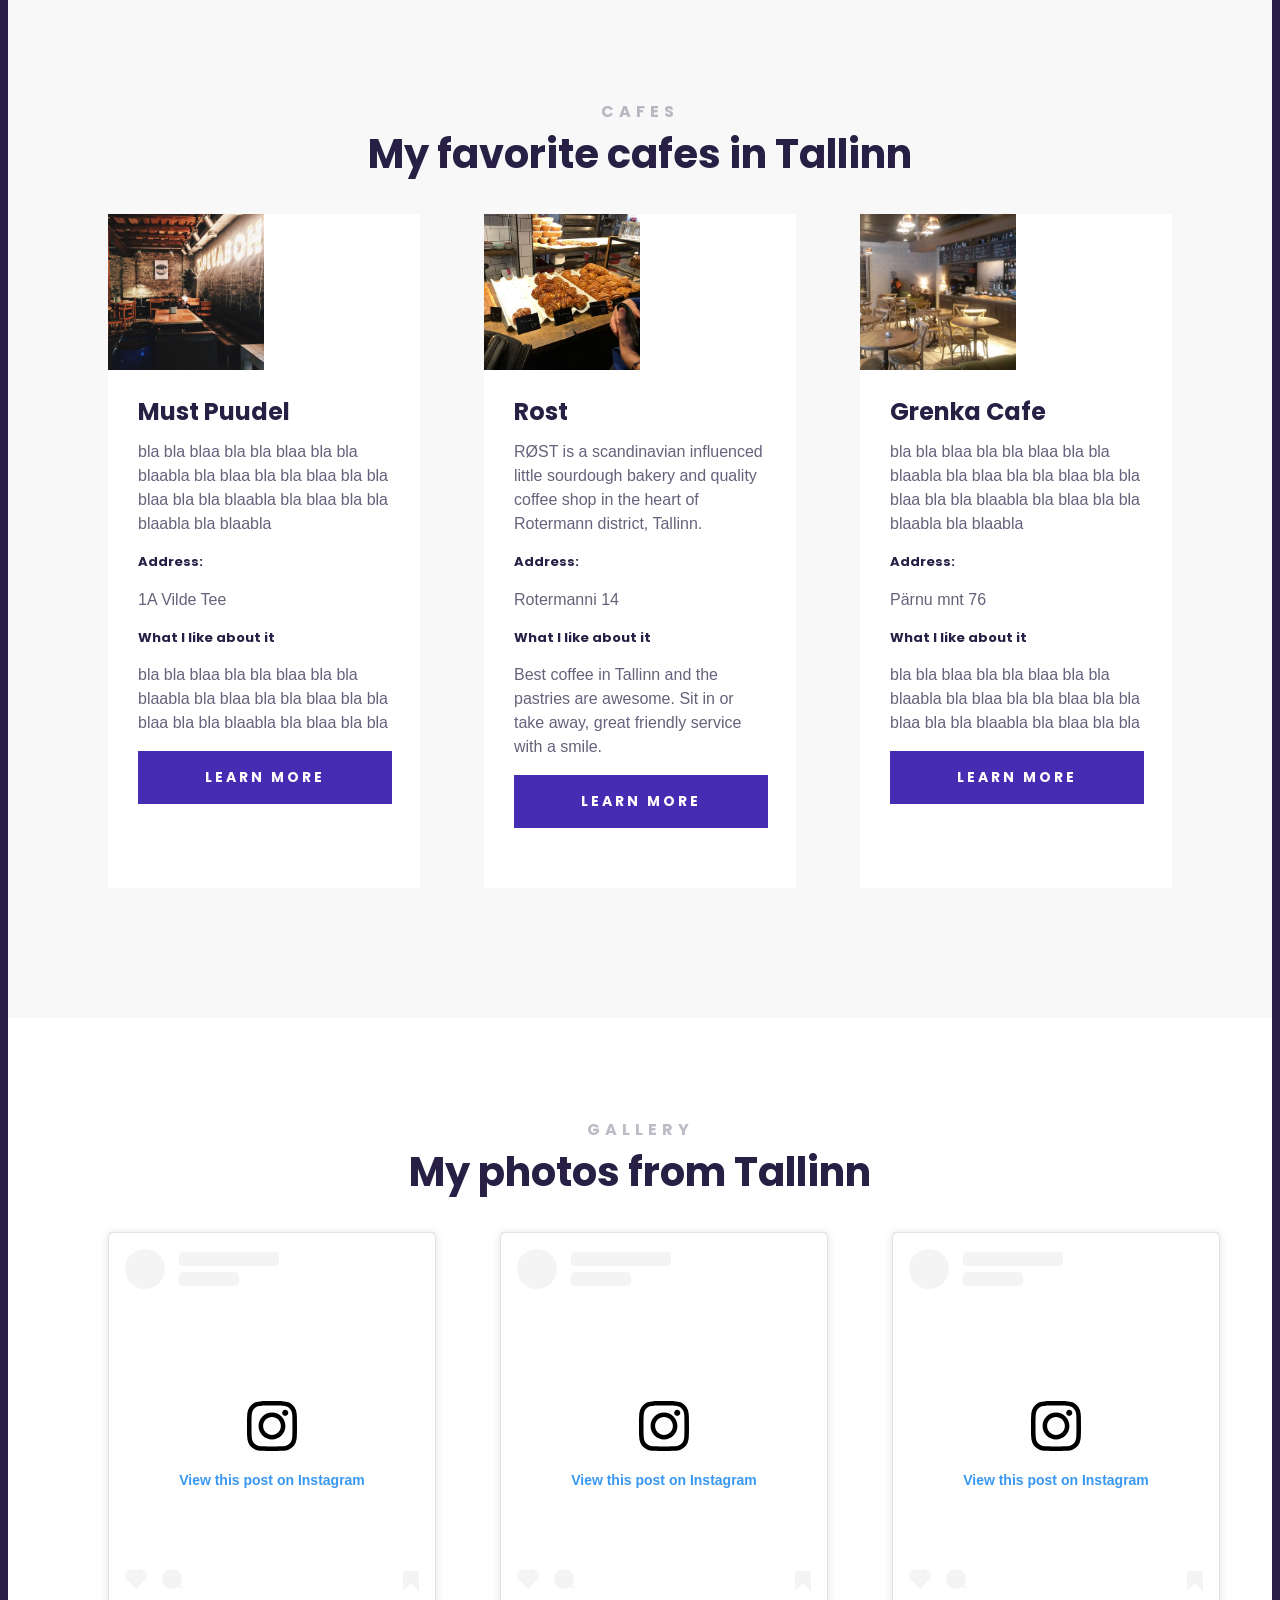
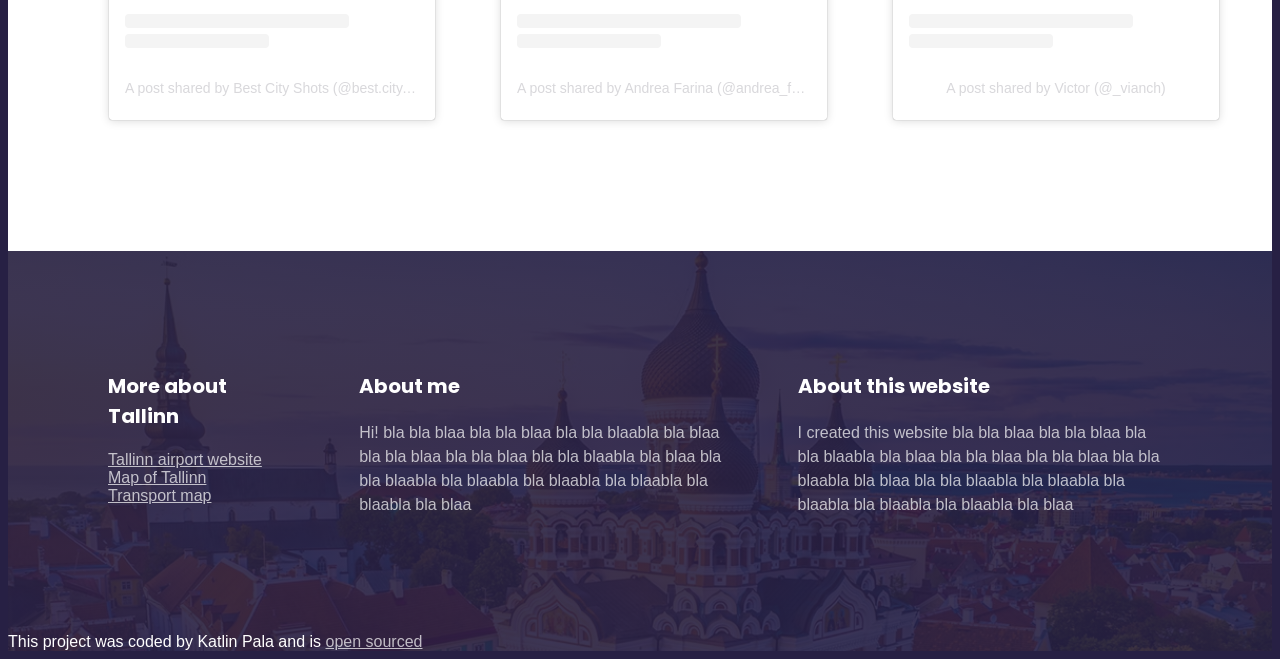
==== commit d4e466dd: "Added responsive image gallery" ====
--- a/src/index.html
+++ b/src/index.html
@@ -100,6 +100,26 @@
 
         </div>
       </section>
+
+      <section>
+        <h2 class="text-center">Gallery</h2>
+        <h3  class="text-center">My photos from Tallinn</h3>
+        <div class="instagram-embeds">
+          <div class="grid grid-3-columns">
+          <blockquote class="instagram-media" data-instgrm-permalink="https://www.instagram.com/p/DB7EUk0SOA6/?utm_source=ig_embed&amp;utm_campaign=loading" data-instgrm-version="14" style=" background:#FFF; border:0; border-radius:3px; box-shadow:0 0 1px 0 rgba(0,0,0,0.5),0 1px 10px 0 rgba(0,0,0,0.15); margin: 1px; max-width:540px; min-width:326px; padding:0; width:99.375%; width:-webkit-calc(100% - 2px); width:calc(100% - 2px);"><div style="padding:16px;"> <a href="https://www.instagram.com/p/DB7EUk0SOA6/?utm_source=ig_embed&amp;utm_campaign=loading" style=" background:#FFFFFF; line-height:0; padding:0 0; text-align:center; text-decoration:none; width:100%;" target="_blank"> <div style=" display: flex; flex-direction: row; align-items: center;"> <div style="background-color: #F4F4F4; border-radius: 50%; flex-grow: 0; height: 40px; margin-right: 14px; width: 40px;"></div> <div style="display: flex; flex-direction: column; flex-grow: 1; justify-content: center;"> <div style=" background-color: #F4F4F4; border-radius: 4px; flex-grow: 0; height: 14px; margin-bottom: 6px; width: 100px;"></div> <div style=" background-color: #F4F4F4; border-radius: 4px; flex-grow: 0; height: 14px; width: 60px;"></div></div></div><div style="padding: 19% 0;"></div> <div style="display:block; height:50px; margin:0 auto 12px; width:50px;"><svg width="50px" height="50px" viewBox="0 0 60 60" version="1.1" xmlns="https://www.w3.org/2000/svg" xmlns:xlink="https://www.w3.org/1999/xlink"><g stroke="none" stroke-width="1" fill="none" fill-rule="evenodd"><g transform="translate(-511.000000, -20.000000)" fill="#000000"><g><path d="M556.869,30.41 C554.814,30.41 553.148,32.076 553.148,34.131 C553.148,36.186 554.814,37.852 556.869,37.852 C558.924,37.852 560.59,36.186 560.59,34.131 C560.59,32.076 558.924,30.41 556.869,30.41 M541,60.657 C535.114,60.657 530.342,55.887 530.342,50 C530.342,44.114 535.114,39.342 541,39.342 C546.887,39.342 551.658,44.114 551.658,50 C551.658,55.887 546.887,60.657 541,60.657 M541,33.886 C532.1,33.886 524.886,41.1 524.886,50 C524.886,58.899 532.1,66.113 541,66.113 C549.9,66.113 557.115,58.899 557.115,50 C557.115,41.1 549.9,33.886 541,33.886 M565.378,62.101 C565.244,65.022 564.756,66.606 564.346,67.663 C563.803,69.06 563.154,70.057 562.106,71.106 C561.058,72.155 560.06,72.803 558.662,73.347 C557.607,73.757 556.021,74.244 553.102,74.378 C549.944,74.521 548.997,74.552 541,74.552 C533.003,74.552 532.056,74.521 528.898,74.378 C525.979,74.244 524.393,73.757 523.338,73.347 C521.94,72.803 520.942,72.155 519.894,71.106 C518.846,70.057 518.197,69.06 517.654,67.663 C517.244,66.606 516.755,65.022 516.623,62.101 C516.479,58.943 516.448,57.996 516.448,50 C516.448,42.003 516.479,41.056 516.623,37.899 C516.755,34.978 517.244,33.391 517.654,32.338 C518.197,30.938 518.846,29.942 519.894,28.894 C520.942,27.846 521.94,27.196 523.338,26.654 C524.393,26.244 525.979,25.756 528.898,25.623 C532.057,25.479 533.004,25.448 541,25.448 C548.997,25.448 549.943,25.479 553.102,25.623 C556.021,25.756 557.607,26.244 558.662,26.654 C560.06,27.196 561.058,27.846 562.106,28.894 C563.154,29.942 563.803,30.938 564.346,32.338 C564.756,33.391 565.244,34.978 565.378,37.899 C565.522,41.056 565.552,42.003 565.552,50 C565.552,57.996 565.522,58.943 565.378,62.101 M570.82,37.631 C570.674,34.438 570.167,32.258 569.425,30.349 C568.659,28.377 567.633,26.702 565.965,25.035 C564.297,23.368 562.623,22.342 560.652,21.575 C558.743,20.834 556.562,20.326 553.369,20.18 C550.169,20.033 549.148,20 541,20 C532.853,20 531.831,20.033 528.631,20.18 C525.438,20.326 523.257,20.834 521.349,21.575 C519.376,22.342 517.703,23.368 516.035,25.035 C514.368,26.702 513.342,28.377 512.574,30.349 C511.834,32.258 511.326,34.438 511.181,37.631 C511.035,40.831 511,41.851 511,50 C511,58.147 511.035,59.17 511.181,62.369 C511.326,65.562 511.834,67.743 512.574,69.651 C513.342,71.625 514.368,73.296 516.035,74.965 C517.703,76.634 519.376,77.658 521.349,78.425 C523.257,79.167 525.438,79.673 528.631,79.82 C531.831,79.965 532.853,80.001 541,80.001 C549.148,80.001 550.169,79.965 553.369,79.82 C556.562,79.673 558.743,79.167 560.652,78.425 C562.623,77.658 564.297,76.634 565.965,74.965 C567.633,73.296 568.659,71.625 569.425,69.651 C570.167,67.743 570.674,65.562 570.82,62.369 C570.966,59.17 571,58.147 571,50 C571,41.851 570.966,40.831 570.82,37.631"></path></g></g></g></svg></div><div style="padding-top: 8px;"> <div style=" color:#3897f0; font-family:Arial,sans-serif; font-size:14px; font-style:normal; font-weight:550; line-height:18px;">View this post on Instagram</div></div><div style="padding: 12.5% 0;"></div> <div style="display: flex; flex-direction: row; margin-bottom: 14px; align-items: center;"><div> <div style="background-color: #F4F4F4; border-radius: 50%; height: 12.5px; width: 12.5px; transform: translateX(0px) translateY(7px);"></div> <div style="background-color: #F4F4F4; height: 12.5px; transform: rotate(-45deg) translateX(3px) translateY(1px); width: 12.5px; flex-grow: 0; margin-right: 14px; margin-left: 2px;"></div> <div style="background-color: #F4F4F4; border-radius: 50%; height: 12.5px; width: 12.5px; transform: translateX(9px) translateY(-18px);"></div></div><div style="margin-left: 8px;"> <div style=" background-color: #F4F4F4; border-radius: 50%; flex-grow: 0; height: 20px; width: 20px;"></div> <div style=" width: 0; height: 0; border-top: 2px solid transparent; border-left: 6px solid #f4f4f4; border-bottom: 2px solid transparent; transform: translateX(16px) translateY(-4px) rotate(30deg)"></div></div><div style="margin-left: auto;"> <div style=" width: 0px; border-top: 8px solid #F4F4F4; border-right: 8px solid transparent; transform: translateY(16px);"></div> <div style=" background-color: #F4F4F4; flex-grow: 0; height: 12px; width: 16px; transform: translateY(-4px);"></div> <div style=" width: 0; height: 0; border-top: 8px solid #F4F4F4; border-left: 8px solid transparent; transform: translateY(-4px) translateX(8px);"></div></div></div> <div style="display: flex; flex-direction: column; flex-grow: 1; justify-content: center; margin-bottom: 24px;"> <div style=" background-color: #F4F4F4; border-radius: 4px; flex-grow: 0; height: 14px; margin-bottom: 6px; width: 224px;"></div> <div style=" background-color: #F4F4F4; border-radius: 4px; flex-grow: 0; height: 14px; width: 144px;"></div></div></a><p style=" color:#c9c8cd; font-family:Arial,sans-serif; font-size:14px; line-height:17px; margin-bottom:0; margin-top:8px; overflow:hidden; padding:8px 0 7px; text-align:center; text-overflow:ellipsis; white-space:nowrap;"><a href="https://www.instagram.com/p/DB7EUk0SOA6/?utm_source=ig_embed&amp;utm_campaign=loading" style=" color:#c9c8cd; font-family:Arial,sans-serif; font-size:14px; font-style:normal; font-weight:normal; line-height:17px; text-decoration:none;" target="_blank">A post shared by Best City Shots (@best.city.shots)</a></p></div></blockquote>
+<script async src="//www.instagram.com/embed.js"></script>
+<blockquote class="instagram-media" data-instgrm-permalink="https://www.instagram.com/p/DJHGwK2s12w/?utm_source=ig_embed&amp;utm_campaign=loading" data-instgrm-version="14" style=" background:#FFF; border:0; border-radius:3px; box-shadow:0 0 1px 0 rgba(0,0,0,0.5),0 1px 10px 0 rgba(0,0,0,0.15); margin: 1px; max-width:540px; min-width:326px; padding:0; width:99.375%; width:-webkit-calc(100% - 2px); width:calc(100% - 2px);"><div style="padding:16px;"> <a href="https://www.instagram.com/p/DJHGwK2s12w/?utm_source=ig_embed&amp;utm_campaign=loading" style=" background:#FFFFFF; line-height:0; padding:0 0; text-align:center; text-decoration:none; width:100%;" target="_blank"> <div style=" display: flex; flex-direction: row; align-items: center;"> <div style="background-color: #F4F4F4; border-radius: 50%; flex-grow: 0; height: 40px; margin-right: 14px; width: 40px;"></div> <div style="display: flex; flex-direction: column; flex-grow: 1; justify-content: center;"> <div style=" background-color: #F4F4F4; border-radius: 4px; flex-grow: 0; height: 14px; margin-bottom: 6px; width: 100px;"></div> <div style=" background-color: #F4F4F4; border-radius: 4px; flex-grow: 0; height: 14px; width: 60px;"></div></div></div><div style="padding: 19% 0;"></div> <div style="display:block; height:50px; margin:0 auto 12px; width:50px;"><svg width="50px" height="50px" viewBox="0 0 60 60" version="1.1" xmlns="https://www.w3.org/2000/svg" xmlns:xlink="https://www.w3.org/1999/xlink"><g stroke="none" stroke-width="1" fill="none" fill-rule="evenodd"><g transform="translate(-511.000000, -20.000000)" fill="#000000"><g><path d="M556.869,30.41 C554.814,30.41 553.148,32.076 553.148,34.131 C553.148,36.186 554.814,37.852 556.869,37.852 C558.924,37.852 560.59,36.186 560.59,34.131 C560.59,32.076 558.924,30.41 556.869,30.41 M541,60.657 C535.114,60.657 530.342,55.887 530.342,50 C530.342,44.114 535.114,39.342 541,39.342 C546.887,39.342 551.658,44.114 551.658,50 C551.658,55.887 546.887,60.657 541,60.657 M541,33.886 C532.1,33.886 524.886,41.1 524.886,50 C524.886,58.899 532.1,66.113 541,66.113 C549.9,66.113 557.115,58.899 557.115,50 C557.115,41.1 549.9,33.886 541,33.886 M565.378,62.101 C565.244,65.022 564.756,66.606 564.346,67.663 C563.803,69.06 563.154,70.057 562.106,71.106 C561.058,72.155 560.06,72.803 558.662,73.347 C557.607,73.757 556.021,74.244 553.102,74.378 C549.944,74.521 548.997,74.552 541,74.552 C533.003,74.552 532.056,74.521 528.898,74.378 C525.979,74.244 524.393,73.757 523.338,73.347 C521.94,72.803 520.942,72.155 519.894,71.106 C518.846,70.057 518.197,69.06 517.654,67.663 C517.244,66.606 516.755,65.022 516.623,62.101 C516.479,58.943 516.448,57.996 516.448,50 C516.448,42.003 516.479,41.056 516.623,37.899 C516.755,34.978 517.244,33.391 517.654,32.338 C518.197,30.938 518.846,29.942 519.894,28.894 C520.942,27.846 521.94,27.196 523.338,26.654 C524.393,26.244 525.979,25.756 528.898,25.623 C532.057,25.479 533.004,25.448 541,25.448 C548.997,25.448 549.943,25.479 553.102,25.623 C556.021,25.756 557.607,26.244 558.662,26.654 C560.06,27.196 561.058,27.846 562.106,28.894 C563.154,29.942 563.803,30.938 564.346,32.338 C564.756,33.391 565.244,34.978 565.378,37.899 C565.522,41.056 565.552,42.003 565.552,50 C565.552,57.996 565.522,58.943 565.378,62.101 M570.82,37.631 C570.674,34.438 570.167,32.258 569.425,30.349 C568.659,28.377 567.633,26.702 565.965,25.035 C564.297,23.368 562.623,22.342 560.652,21.575 C558.743,20.834 556.562,20.326 553.369,20.18 C550.169,20.033 549.148,20 541,20 C532.853,20 531.831,20.033 528.631,20.18 C525.438,20.326 523.257,20.834 521.349,21.575 C519.376,22.342 517.703,23.368 516.035,25.035 C514.368,26.702 513.342,28.377 512.574,30.349 C511.834,32.258 511.326,34.438 511.181,37.631 C511.035,40.831 511,41.851 511,50 C511,58.147 511.035,59.17 511.181,62.369 C511.326,65.562 511.834,67.743 512.574,69.651 C513.342,71.625 514.368,73.296 516.035,74.965 C517.703,76.634 519.376,77.658 521.349,78.425 C523.257,79.167 525.438,79.673 528.631,79.82 C531.831,79.965 532.853,80.001 541,80.001 C549.148,80.001 550.169,79.965 553.369,79.82 C556.562,79.673 558.743,79.167 560.652,78.425 C562.623,77.658 564.297,76.634 565.965,74.965 C567.633,73.296 568.659,71.625 569.425,69.651 C570.167,67.743 570.674,65.562 570.82,62.369 C570.966,59.17 571,58.147 571,50 C571,41.851 570.966,40.831 570.82,37.631"></path></g></g></g></svg></div><div style="padding-top: 8px;"> <div style=" color:#3897f0; font-family:Arial,sans-serif; font-size:14px; font-style:normal; font-weight:550; line-height:18px;">View this post on Instagram</div></div><div style="padding: 12.5% 0;"></div> <div style="display: flex; flex-direction: row; margin-bottom: 14px; align-items: center;"><div> <div style="background-color: #F4F4F4; border-radius: 50%; height: 12.5px; width: 12.5px; transform: translateX(0px) translateY(7px);"></div> <div style="background-color: #F4F4F4; height: 12.5px; transform: rotate(-45deg) translateX(3px) translateY(1px); width: 12.5px; flex-grow: 0; margin-right: 14px; margin-left: 2px;"></div> <div style="background-color: #F4F4F4; border-radius: 50%; height: 12.5px; width: 12.5px; transform: translateX(9px) translateY(-18px);"></div></div><div style="margin-left: 8px;"> <div style=" background-color: #F4F4F4; border-radius: 50%; flex-grow: 0; height: 20px; width: 20px;"></div> <div style=" width: 0; height: 0; border-top: 2px solid transparent; border-left: 6px solid #f4f4f4; border-bottom: 2px solid transparent; transform: translateX(16px) translateY(-4px) rotate(30deg)"></div></div><div style="margin-left: auto;"> <div style=" width: 0px; border-top: 8px solid #F4F4F4; border-right: 8px solid transparent; transform: translateY(16px);"></div> <div style=" background-color: #F4F4F4; flex-grow: 0; height: 12px; width: 16px; transform: translateY(-4px);"></div> <div style=" width: 0; height: 0; border-top: 8px solid #F4F4F4; border-left: 8px solid transparent; transform: translateY(-4px) translateX(8px);"></div></div></div> <div style="display: flex; flex-direction: column; flex-grow: 1; justify-content: center; margin-bottom: 24px;"> <div style=" background-color: #F4F4F4; border-radius: 4px; flex-grow: 0; height: 14px; margin-bottom: 6px; width: 224px;"></div> <div style=" background-color: #F4F4F4; border-radius: 4px; flex-grow: 0; height: 14px; width: 144px;"></div></div></a><p style=" color:#c9c8cd; font-family:Arial,sans-serif; font-size:14px; line-height:17px; margin-bottom:0; margin-top:8px; overflow:hidden; padding:8px 0 7px; text-align:center; text-overflow:ellipsis; white-space:nowrap;"><a href="https://www.instagram.com/p/DJHGwK2s12w/?utm_source=ig_embed&amp;utm_campaign=loading" style=" color:#c9c8cd; font-family:Arial,sans-serif; font-size:14px; font-style:normal; font-weight:normal; line-height:17px; text-decoration:none;" target="_blank">A post shared by Andrea Farina (@andrea_fari90)</a></p></div></blockquote>
+<script async src="//www.instagram.com/embed.js"></script>
+<blockquote class="instagram-media" data-instgrm-permalink="https://www.instagram.com/p/DIriNKrM0s_/?utm_source=ig_embed&amp;utm_campaign=loading" data-instgrm-version="14" style=" background:#FFF; border:0; border-radius:3px; box-shadow:0 0 1px 0 rgba(0,0,0,0.5),0 1px 10px 0 rgba(0,0,0,0.15); margin: 1px; max-width:540px; min-width:326px; padding:0; width:99.375%; width:-webkit-calc(100% - 2px); width:calc(100% - 2px);"><div style="padding:16px;"> <a href="https://www.instagram.com/p/DIriNKrM0s_/?utm_source=ig_embed&amp;utm_campaign=loading" style=" background:#FFFFFF; line-height:0; padding:0 0; text-align:center; text-decoration:none; width:100%;" target="_blank"> <div style=" display: flex; flex-direction: row; align-items: center;"> <div style="background-color: #F4F4F4; border-radius: 50%; flex-grow: 0; height: 40px; margin-right: 14px; width: 40px;"></div> <div style="display: flex; flex-direction: column; flex-grow: 1; justify-content: center;"> <div style=" background-color: #F4F4F4; border-radius: 4px; flex-grow: 0; height: 14px; margin-bottom: 6px; width: 100px;"></div> <div style=" background-color: #F4F4F4; border-radius: 4px; flex-grow: 0; height: 14px; width: 60px;"></div></div></div><div style="padding: 19% 0;"></div> <div style="display:block; height:50px; margin:0 auto 12px; width:50px;"><svg width="50px" height="50px" viewBox="0 0 60 60" version="1.1" xmlns="https://www.w3.org/2000/svg" xmlns:xlink="https://www.w3.org/1999/xlink"><g stroke="none" stroke-width="1" fill="none" fill-rule="evenodd"><g transform="translate(-511.000000, -20.000000)" fill="#000000"><g><path d="M556.869,30.41 C554.814,30.41 553.148,32.076 553.148,34.131 C553.148,36.186 554.814,37.852 556.869,37.852 C558.924,37.852 560.59,36.186 560.59,34.131 C560.59,32.076 558.924,30.41 556.869,30.41 M541,60.657 C535.114,60.657 530.342,55.887 530.342,50 C530.342,44.114 535.114,39.342 541,39.342 C546.887,39.342 551.658,44.114 551.658,50 C551.658,55.887 546.887,60.657 541,60.657 M541,33.886 C532.1,33.886 524.886,41.1 524.886,50 C524.886,58.899 532.1,66.113 541,66.113 C549.9,66.113 557.115,58.899 557.115,50 C557.115,41.1 549.9,33.886 541,33.886 M565.378,62.101 C565.244,65.022 564.756,66.606 564.346,67.663 C563.803,69.06 563.154,70.057 562.106,71.106 C561.058,72.155 560.06,72.803 558.662,73.347 C557.607,73.757 556.021,74.244 553.102,74.378 C549.944,74.521 548.997,74.552 541,74.552 C533.003,74.552 532.056,74.521 528.898,74.378 C525.979,74.244 524.393,73.757 523.338,73.347 C521.94,72.803 520.942,72.155 519.894,71.106 C518.846,70.057 518.197,69.06 517.654,67.663 C517.244,66.606 516.755,65.022 516.623,62.101 C516.479,58.943 516.448,57.996 516.448,50 C516.448,42.003 516.479,41.056 516.623,37.899 C516.755,34.978 517.244,33.391 517.654,32.338 C518.197,30.938 518.846,29.942 519.894,28.894 C520.942,27.846 521.94,27.196 523.338,26.654 C524.393,26.244 525.979,25.756 528.898,25.623 C532.057,25.479 533.004,25.448 541,25.448 C548.997,25.448 549.943,25.479 553.102,25.623 C556.021,25.756 557.607,26.244 558.662,26.654 C560.06,27.196 561.058,27.846 562.106,28.894 C563.154,29.942 563.803,30.938 564.346,32.338 C564.756,33.391 565.244,34.978 565.378,37.899 C565.522,41.056 565.552,42.003 565.552,50 C565.552,57.996 565.522,58.943 565.378,62.101 M570.82,37.631 C570.674,34.438 570.167,32.258 569.425,30.349 C568.659,28.377 567.633,26.702 565.965,25.035 C564.297,23.368 562.623,22.342 560.652,21.575 C558.743,20.834 556.562,20.326 553.369,20.18 C550.169,20.033 549.148,20 541,20 C532.853,20 531.831,20.033 528.631,20.18 C525.438,20.326 523.257,20.834 521.349,21.575 C519.376,22.342 517.703,23.368 516.035,25.035 C514.368,26.702 513.342,28.377 512.574,30.349 C511.834,32.258 511.326,34.438 511.181,37.631 C511.035,40.831 511,41.851 511,50 C511,58.147 511.035,59.17 511.181,62.369 C511.326,65.562 511.834,67.743 512.574,69.651 C513.342,71.625 514.368,73.296 516.035,74.965 C517.703,76.634 519.376,77.658 521.349,78.425 C523.257,79.167 525.438,79.673 528.631,79.82 C531.831,79.965 532.853,80.001 541,80.001 C549.148,80.001 550.169,79.965 553.369,79.82 C556.562,79.673 558.743,79.167 560.652,78.425 C562.623,77.658 564.297,76.634 565.965,74.965 C567.633,73.296 568.659,71.625 569.425,69.651 C570.167,67.743 570.674,65.562 570.82,62.369 C570.966,59.17 571,58.147 571,50 C571,41.851 570.966,40.831 570.82,37.631"></path></g></g></g></svg></div><div style="padding-top: 8px;"> <div style=" color:#3897f0; font-family:Arial,sans-serif; font-size:14px; font-style:normal; font-weight:550; line-height:18px;">View this post on Instagram</div></div><div style="padding: 12.5% 0;"></div> <div style="display: flex; flex-direction: row; margin-bottom: 14px; align-items: center;"><div> <div style="background-color: #F4F4F4; border-radius: 50%; height: 12.5px; width: 12.5px; transform: translateX(0px) translateY(7px);"></div> <div style="background-color: #F4F4F4; height: 12.5px; transform: rotate(-45deg) translateX(3px) translateY(1px); width: 12.5px; flex-grow: 0; margin-right: 14px; margin-left: 2px;"></div> <div style="background-color: #F4F4F4; border-radius: 50%; height: 12.5px; width: 12.5px; transform: translateX(9px) translateY(-18px);"></div></div><div style="margin-left: 8px;"> <div style=" background-color: #F4F4F4; border-radius: 50%; flex-grow: 0; height: 20px; width: 20px;"></div> <div style=" width: 0; height: 0; border-top: 2px solid transparent; border-left: 6px solid #f4f4f4; border-bottom: 2px solid transparent; transform: translateX(16px) translateY(-4px) rotate(30deg)"></div></div><div style="margin-left: auto;"> <div style=" width: 0px; border-top: 8px solid #F4F4F4; border-right: 8px solid transparent; transform: translateY(16px);"></div> <div style=" background-color: #F4F4F4; flex-grow: 0; height: 12px; width: 16px; transform: translateY(-4px);"></div> <div style=" width: 0; height: 0; border-top: 8px solid #F4F4F4; border-left: 8px solid transparent; transform: translateY(-4px) translateX(8px);"></div></div></div> <div style="display: flex; flex-direction: column; flex-grow: 1; justify-content: center; margin-bottom: 24px;"> <div style=" background-color: #F4F4F4; border-radius: 4px; flex-grow: 0; height: 14px; margin-bottom: 6px; width: 224px;"></div> <div style=" background-color: #F4F4F4; border-radius: 4px; flex-grow: 0; height: 14px; width: 144px;"></div></div></a><p style=" color:#c9c8cd; font-family:Arial,sans-serif; font-size:14px; line-height:17px; margin-bottom:0; margin-top:8px; overflow:hidden; padding:8px 0 7px; text-align:center; text-overflow:ellipsis; white-space:nowrap;"><a href="https://www.instagram.com/p/DIriNKrM0s_/?utm_source=ig_embed&amp;utm_campaign=loading" style=" color:#c9c8cd; font-family:Arial,sans-serif; font-size:14px; font-style:normal; font-weight:normal; line-height:17px; text-decoration:none;" target="_blank">A post shared by Victor (@_vianch)</a></p></div></blockquote>
+<script async src="//www.instagram.com/embed.js"></script>
+        </div>
+        </div>
+
+        
+
+
+        </div>
+      </section>
       </main>
 
       <footer>
--- a/src/styles.css
+++ b/src/styles.css
@@ -167,6 +167,10 @@
   aspect-ratio: 1 / 1;
 }
 
+.instagram-embeds {
+  margin: 30px 0;
+}
+
 .btn {
   display: block;
   color: white;
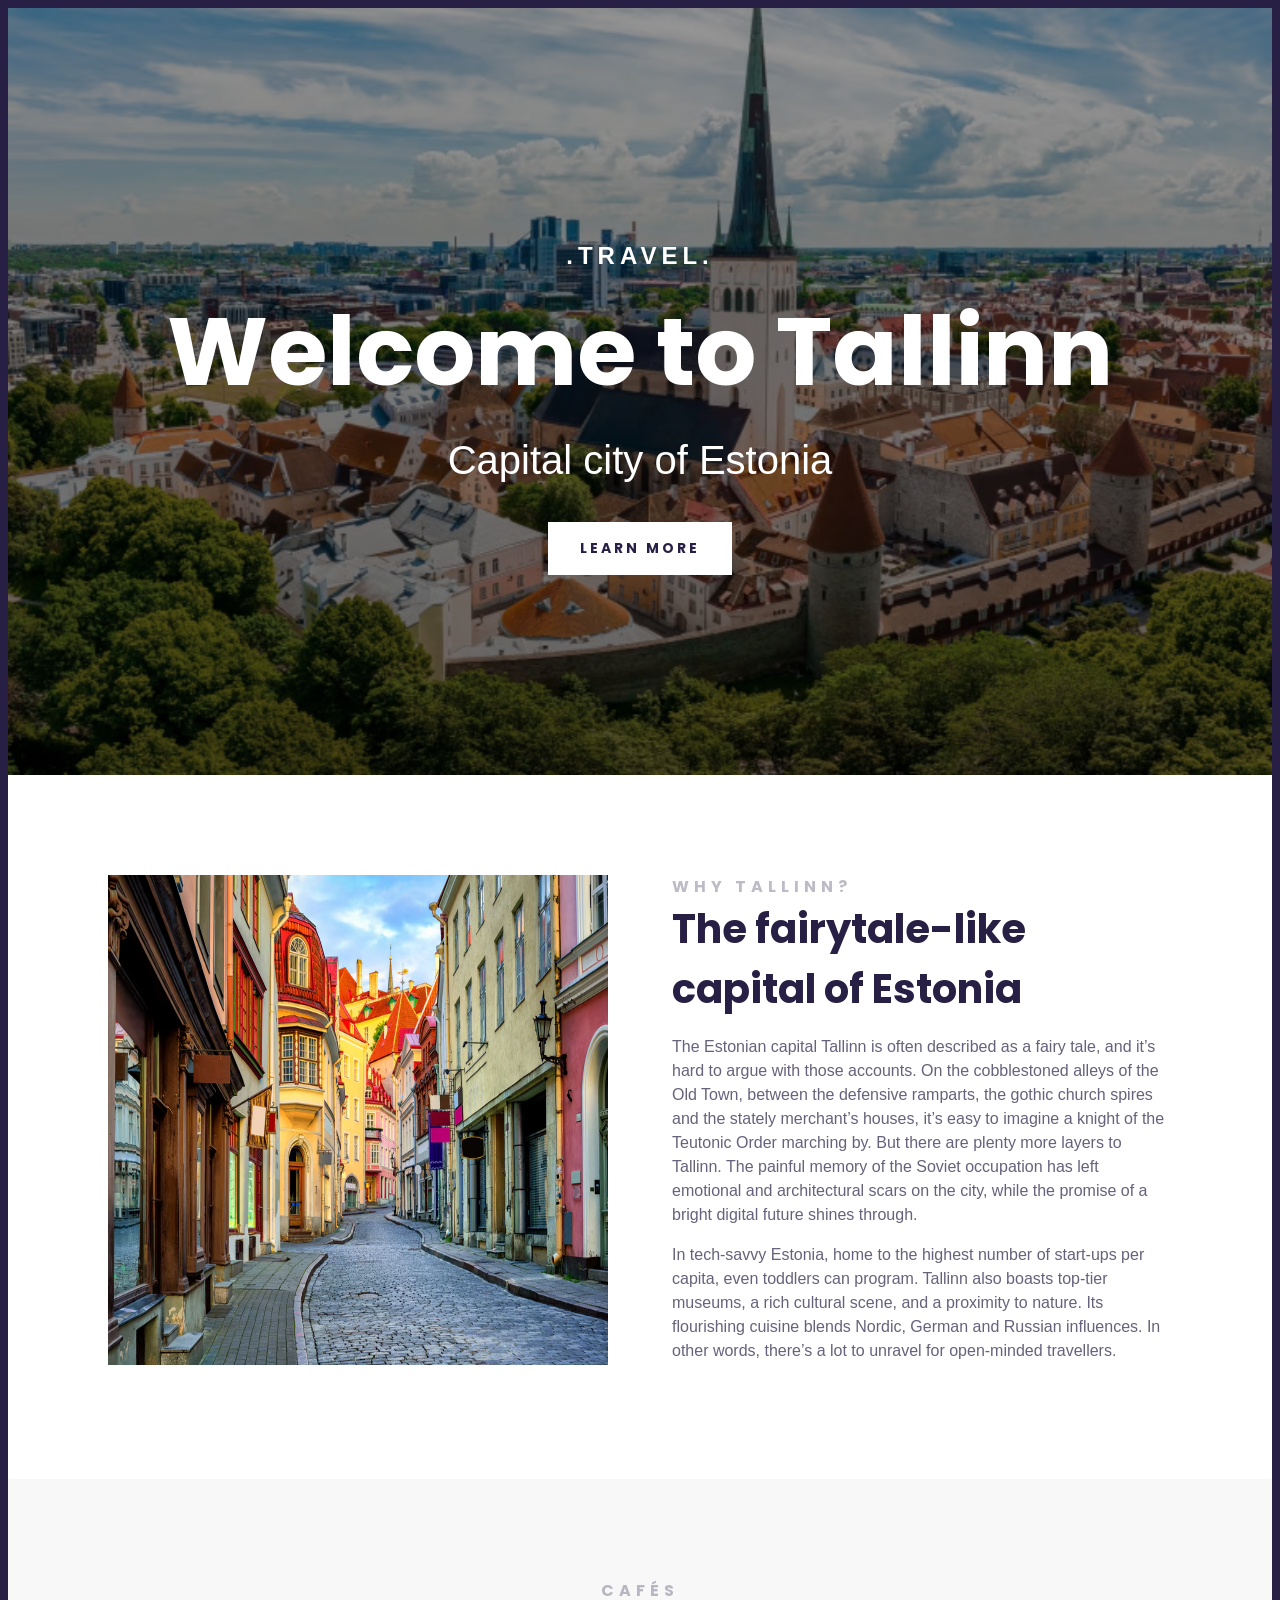
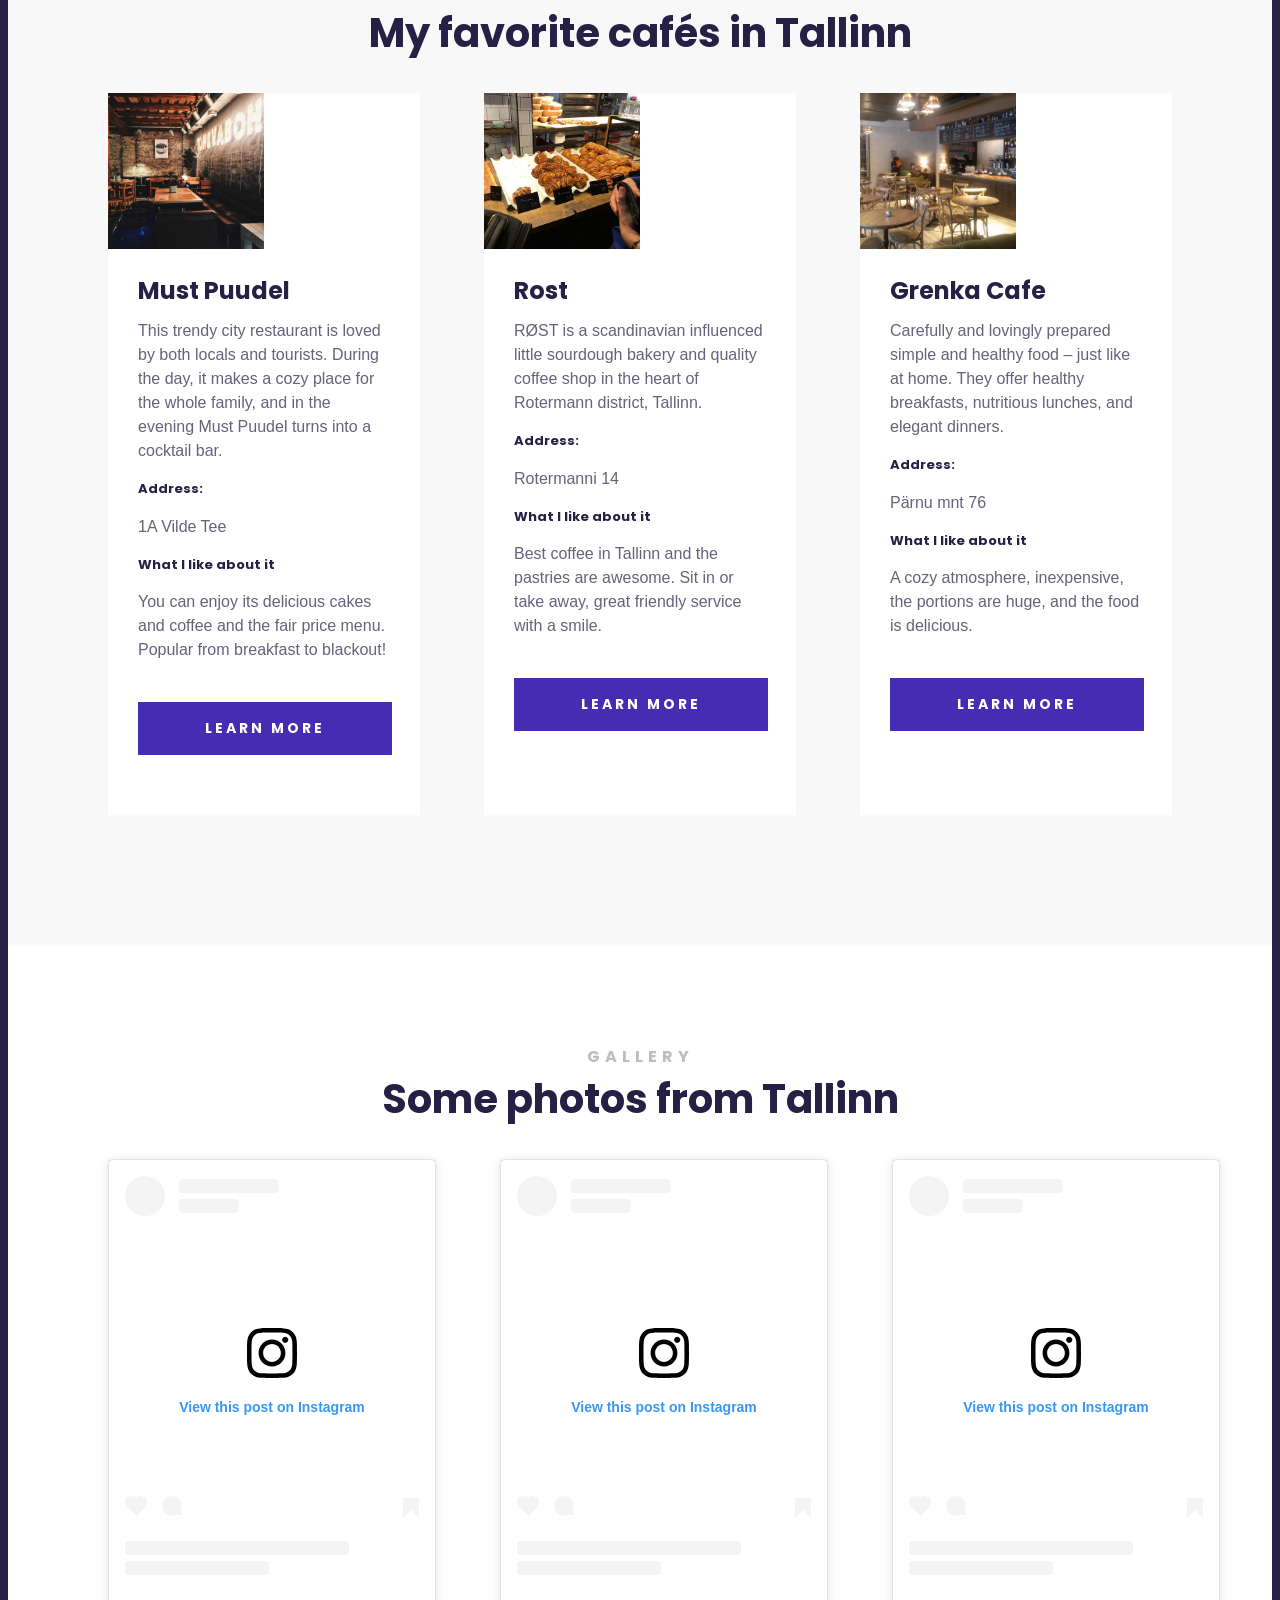
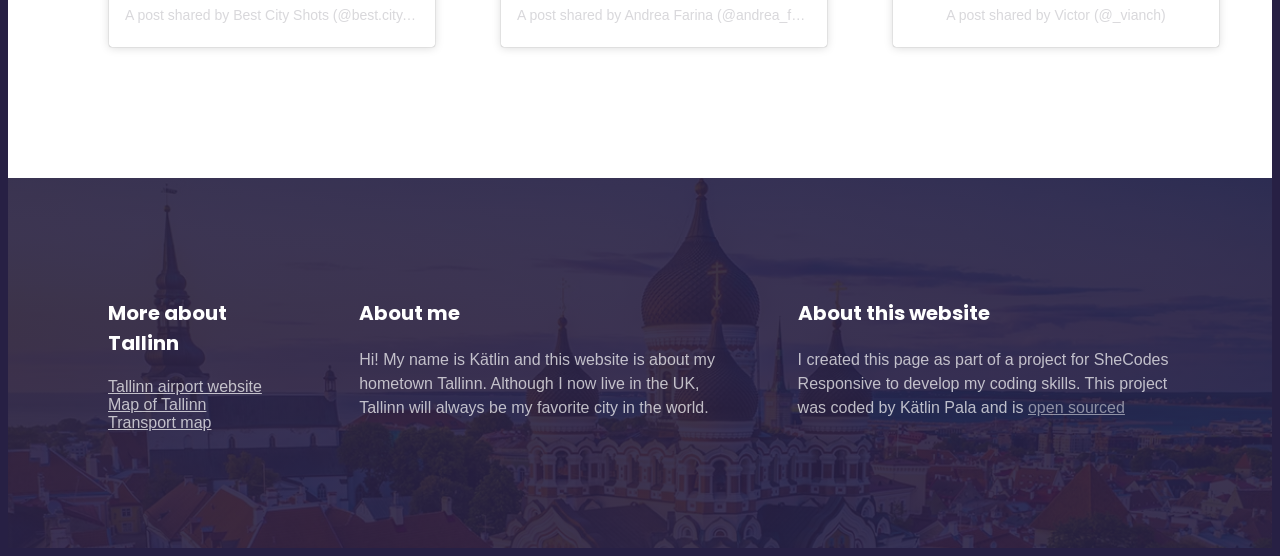
==== commit 5a93fabf: "Added content to all paragraphs" ====
--- a/src/index.html
+++ b/src/index.html
@@ -18,24 +18,29 @@
         <h3>.TRAVEL.</h3>
         <h1>Welcome to Tallinn</h1>
         <h2>Capital city of Estonia</h2>
-        <a href="#">Learn more</a>
+        <a href="#more">Learn more</a>
       </header>
 
       <main>
         <section class="grid grid-2-columns">
           <div>
-        <img src="images/old-town-tallinn.webp" class="img-responsive"/>
+        <img src="images/tallinn2.avif" class="img-responsive" id="tallinn-img"/>
         </div>
         <div>
-        <h2>Why Tallinn?</h2>
-        <h3>Tallinn, the city of seven hills</h3>
-        <p>bla bla blaa bla bla blaa bla bla blaabla bla blaa bla bla blaa bla bla blaa bla bla blaabla bla blaa bla bla blaabla bla blaabla bla blaabla bla blaabla bla blaabla bla blaa bla bla blaa bla bla blaa bla bla blaabla bla blaa bla bla blaa bla bla blaa bla bla blaabla bla blaa bla bla blaabla bla blaabla bla blaabla bla blaabla bla blaabla bla blaa bla bla blaa bla bla blaa bla bla blaabla bla blaa bla bla blaa bla bla blaa bla bla blaabla bla blaa bla bla blaabla bla blaabla bla blaabla bla blaabla bla blaabla bla blaa bla bla blaa bla bla blaa bla bla blaabla bla blaa bla bla blaa bla bla blaa bla bla blaabla bla blaa bla bla blaabla bla blaabla bla blaabla bla blaabla bla blaabla bla blaa</p>
+        <h2 id="more">Why Tallinn?</h2>
+        <h3>The fairytale-like capital of Estonia</h3>
+        <p>The Estonian capital Tallinn is often described as a fairy tale, and it’s hard to argue with those accounts.
+On the cobblestoned alleys of the Old Town, between the defensive ramparts, the gothic church spires and the stately merchant’s houses, it’s easy to imagine a knight of the Teutonic Order marching by.
+But there are plenty more layers to Tallinn. The painful memory of the Soviet occupation has left emotional and architectural scars on the city, while the promise of a bright digital future shines through.</p>
+<p>
+In tech-savvy Estonia, home to the highest number of start-ups per capita, even toddlers can program.
+Tallinn also boasts top-tier museums, a rich cultural scene, and a proximity to nature. Its flourishing cuisine blends Nordic, German and Russian influences. In other words, there’s a lot to unravel for open-minded travellers.</p>
       </div>
       </section>
 
       <section class="secondary">
-        <h2 class="text-center">CAFES</h2>
-        <h3 class="text-center">My favorite cafes in Tallinn</h3>
+        <h2 class="text-center">CAFÉS</h2>
+        <h3 class="text-center">My favorite cafés in Tallinn</h3>
         <div class="grid grid-3-columns">
         <div class="card">
         <div class="card-header grid grid-2-columns">
@@ -46,11 +51,11 @@
         <div class="card-body">
 
         <h4>Must Puudel</h4>
-        <p>bla bla blaa bla bla blaa bla bla blaabla bla blaa bla bla blaa bla bla blaa bla bla blaabla bla blaa bla bla blaabla bla blaabla</p>
+        <p>This trendy city restaurant is loved by both locals and tourists. During the day, it makes a cozy place for the whole family, and in the evening Must Puudel turns into a cocktail bar.</p>
         <h5>Address:</h5>
         <p>1A Vilde Tee</p>
         <h5>What I like about it</h5>
-        <p>bla bla blaa bla bla blaa bla bla blaabla bla blaa bla bla blaa bla bla blaa bla bla blaabla bla blaa bla bla</p>
+        <p>You can enjoy its delicious cakes and coffee and the fair price menu. Popular from breakfast to blackout!</p>
         <div class="card-footer">
         <a href="https://maps.app.goo.gl/xpzxe94eb1RCpao4A" class="btn" target="_blank">Learn more</a>
         </div>
@@ -87,11 +92,11 @@
         <div class="card-body">
 
         <h4>Grenka Cafe</h4>
-        <p>bla bla blaa bla bla blaa bla bla blaabla bla blaa bla bla blaa bla bla blaa bla bla blaabla bla blaa bla bla blaabla bla blaabla</p>
+        <p>Carefully and lovingly prepared simple and healthy food – just like at home. They offer healthy breakfasts, nutritious lunches, and elegant dinners.</p>
         <h5>Address:</h5>
         <p>Pärnu mnt 76</p>
         <h5>What I like about it</h5>
-        <p>bla bla blaa bla bla blaa bla bla blaabla bla blaa bla bla blaa bla bla blaa bla bla blaabla bla blaa bla bla</p>
+        <p>A cozy atmosphere, inexpensive, the portions are huge, and the food is delicious.</p>
         <div class="card-footer">
         <a href="https://maps.app.goo.gl/xpzxe94eb1RCpao4A" class="btn" target="_blank">Learn more</a>
         </div>
@@ -103,7 +108,7 @@
 
       <section>
         <h2 class="text-center">Gallery</h2>
-        <h3  class="text-center">My photos from Tallinn</h3>
+        <h3  class="text-center">Some photos from Tallinn</h3>
         <div class="instagram-embeds">
           <div class="grid grid-3-columns">
           <blockquote class="instagram-media" data-instgrm-permalink="https://www.instagram.com/p/DB7EUk0SOA6/?utm_source=ig_embed&amp;utm_campaign=loading" data-instgrm-version="14" style=" background:#FFF; border:0; border-radius:3px; box-shadow:0 0 1px 0 rgba(0,0,0,0.5),0 1px 10px 0 rgba(0,0,0,0.15); margin: 1px; max-width:540px; min-width:326px; padding:0; width:99.375%; width:-webkit-calc(100% - 2px); width:calc(100% - 2px);"><div style="padding:16px;"> <a href="https://www.instagram.com/p/DB7EUk0SOA6/?utm_source=ig_embed&amp;utm_campaign=loading" style=" background:#FFFFFF; line-height:0; padding:0 0; text-align:center; text-decoration:none; width:100%;" target="_blank"> <div style=" display: flex; flex-direction: row; align-items: center;"> <div style="background-color: #F4F4F4; border-radius: 50%; flex-grow: 0; height: 40px; margin-right: 14px; width: 40px;"></div> <div style="display: flex; flex-direction: column; flex-grow: 1; justify-content: center;"> <div style=" background-color: #F4F4F4; border-radius: 4px; flex-grow: 0; height: 14px; margin-bottom: 6px; width: 100px;"></div> <div style=" background-color: #F4F4F4; border-radius: 4px; flex-grow: 0; height: 14px; width: 60px;"></div></div></div><div style="padding: 19% 0;"></div> <div style="display:block; height:50px; margin:0 auto 12px; width:50px;"><svg width="50px" height="50px" viewBox="0 0 60 60" version="1.1" xmlns="https://www.w3.org/2000/svg" xmlns:xlink="https://www.w3.org/1999/xlink"><g stroke="none" stroke-width="1" fill="none" fill-rule="evenodd"><g transform="translate(-511.000000, -20.000000)" fill="#000000"><g><path d="M556.869,30.41 C554.814,30.41 553.148,32.076 553.148,34.131 C553.148,36.186 554.814,37.852 556.869,37.852 C558.924,37.852 560.59,36.186 560.59,34.131 C560.59,32.076 558.924,30.41 556.869,30.41 M541,60.657 C535.114,60.657 530.342,55.887 530.342,50 C530.342,44.114 535.114,39.342 541,39.342 C546.887,39.342 551.658,44.114 551.658,50 C551.658,55.887 546.887,60.657 541,60.657 M541,33.886 C532.1,33.886 524.886,41.1 524.886,50 C524.886,58.899 532.1,66.113 541,66.113 C549.9,66.113 557.115,58.899 557.115,50 C557.115,41.1 549.9,33.886 541,33.886 M565.378,62.101 C565.244,65.022 564.756,66.606 564.346,67.663 C563.803,69.06 563.154,70.057 562.106,71.106 C561.058,72.155 560.06,72.803 558.662,73.347 C557.607,73.757 556.021,74.244 553.102,74.378 C549.944,74.521 548.997,74.552 541,74.552 C533.003,74.552 532.056,74.521 528.898,74.378 C525.979,74.244 524.393,73.757 523.338,73.347 C521.94,72.803 520.942,72.155 519.894,71.106 C518.846,70.057 518.197,69.06 517.654,67.663 C517.244,66.606 516.755,65.022 516.623,62.101 C516.479,58.943 516.448,57.996 516.448,50 C516.448,42.003 516.479,41.056 516.623,37.899 C516.755,34.978 517.244,33.391 517.654,32.338 C518.197,30.938 518.846,29.942 519.894,28.894 C520.942,27.846 521.94,27.196 523.338,26.654 C524.393,26.244 525.979,25.756 528.898,25.623 C532.057,25.479 533.004,25.448 541,25.448 C548.997,25.448 549.943,25.479 553.102,25.623 C556.021,25.756 557.607,26.244 558.662,26.654 C560.06,27.196 561.058,27.846 562.106,28.894 C563.154,29.942 563.803,30.938 564.346,32.338 C564.756,33.391 565.244,34.978 565.378,37.899 C565.522,41.056 565.552,42.003 565.552,50 C565.552,57.996 565.522,58.943 565.378,62.101 M570.82,37.631 C570.674,34.438 570.167,32.258 569.425,30.349 C568.659,28.377 567.633,26.702 565.965,25.035 C564.297,23.368 562.623,22.342 560.652,21.575 C558.743,20.834 556.562,20.326 553.369,20.18 C550.169,20.033 549.148,20 541,20 C532.853,20 531.831,20.033 528.631,20.18 C525.438,20.326 523.257,20.834 521.349,21.575 C519.376,22.342 517.703,23.368 516.035,25.035 C514.368,26.702 513.342,28.377 512.574,30.349 C511.834,32.258 511.326,34.438 511.181,37.631 C511.035,40.831 511,41.851 511,50 C511,58.147 511.035,59.17 511.181,62.369 C511.326,65.562 511.834,67.743 512.574,69.651 C513.342,71.625 514.368,73.296 516.035,74.965 C517.703,76.634 519.376,77.658 521.349,78.425 C523.257,79.167 525.438,79.673 528.631,79.82 C531.831,79.965 532.853,80.001 541,80.001 C549.148,80.001 550.169,79.965 553.369,79.82 C556.562,79.673 558.743,79.167 560.652,78.425 C562.623,77.658 564.297,76.634 565.965,74.965 C567.633,73.296 568.659,71.625 569.425,69.651 C570.167,67.743 570.674,65.562 570.82,62.369 C570.966,59.17 571,58.147 571,50 C571,41.851 570.966,40.831 570.82,37.631"></path></g></g></g></svg></div><div style="padding-top: 8px;"> <div style=" color:#3897f0; font-family:Arial,sans-serif; font-size:14px; font-style:normal; font-weight:550; line-height:18px;">View this post on Instagram</div></div><div style="padding: 12.5% 0;"></div> <div style="display: flex; flex-direction: row; margin-bottom: 14px; align-items: center;"><div> <div style="background-color: #F4F4F4; border-radius: 50%; height: 12.5px; width: 12.5px; transform: translateX(0px) translateY(7px);"></div> <div style="background-color: #F4F4F4; height: 12.5px; transform: rotate(-45deg) translateX(3px) translateY(1px); width: 12.5px; flex-grow: 0; margin-right: 14px; margin-left: 2px;"></div> <div style="background-color: #F4F4F4; border-radius: 50%; height: 12.5px; width: 12.5px; transform: translateX(9px) translateY(-18px);"></div></div><div style="margin-left: 8px;"> <div style=" background-color: #F4F4F4; border-radius: 50%; flex-grow: 0; height: 20px; width: 20px;"></div> <div style=" width: 0; height: 0; border-top: 2px solid transparent; border-left: 6px solid #f4f4f4; border-bottom: 2px solid transparent; transform: translateX(16px) translateY(-4px) rotate(30deg)"></div></div><div style="margin-left: auto;"> <div style=" width: 0px; border-top: 8px solid #F4F4F4; border-right: 8px solid transparent; transform: translateY(16px);"></div> <div style=" background-color: #F4F4F4; flex-grow: 0; height: 12px; width: 16px; transform: translateY(-4px);"></div> <div style=" width: 0; height: 0; border-top: 8px solid #F4F4F4; border-left: 8px solid transparent; transform: translateY(-4px) translateX(8px);"></div></div></div> <div style="display: flex; flex-direction: column; flex-grow: 1; justify-content: center; margin-bottom: 24px;"> <div style=" background-color: #F4F4F4; border-radius: 4px; flex-grow: 0; height: 14px; margin-bottom: 6px; width: 224px;"></div> <div style=" background-color: #F4F4F4; border-radius: 4px; flex-grow: 0; height: 14px; width: 144px;"></div></div></a><p style=" color:#c9c8cd; font-family:Arial,sans-serif; font-size:14px; line-height:17px; margin-bottom:0; margin-top:8px; overflow:hidden; padding:8px 0 7px; text-align:center; text-overflow:ellipsis; white-space:nowrap;"><a href="https://www.instagram.com/p/DB7EUk0SOA6/?utm_source=ig_embed&amp;utm_campaign=loading" style=" color:#c9c8cd; font-family:Arial,sans-serif; font-size:14px; font-style:normal; font-weight:normal; line-height:17px; text-decoration:none;" target="_blank">A post shared by Best City Shots (@best.city.shots)</a></p></div></blockquote>
@@ -149,17 +154,18 @@
       </div>
       <div>
         <h3>About me</h3>
-        <p>Hi! bla bla blaa bla bla blaa bla bla blaabla bla blaa bla bla blaa bla bla blaa bla bla blaabla bla blaa bla bla blaabla bla blaabla bla blaabla bla blaabla bla blaabla bla blaa</p>
+        <p>Hi! My name is Kätlin and this website is about my hometown Tallinn. Although I now live in the UK, Tallinn will always be my favorite city in the world.</p>
       </div>
       <div>
         <h3>About this website</h3>
-        <p>I created this website bla bla blaa bla bla blaa bla bla blaabla bla blaa bla bla blaa bla bla blaa bla bla blaabla bla blaa bla bla blaabla bla blaabla bla blaabla bla blaabla bla blaabla bla blaa </p>
-      </div>
-      </section>
-      This project was coded by Katlin Pala and is
+        <p>I created this page as part of a project for SheCodes Responsive to develop my coding skills.
+This project was coded by Kätlin Pala and is
       <a href="https://github.com/Katlin2000/Travel-project" target="_blank">
         open sourced</a
       >
+      </div>
+      </section>
+    
       </div>
       
     </footer>
--- a/src/styles.css
+++ b/src/styles.css
@@ -32,6 +32,10 @@
 .img-responsive {
   width: 100%;
   display: block;
+}
+
+#tallinn-img {
+  height: 490px;
 }
 
 .grid-2-columns {
@@ -160,6 +164,7 @@
 
 .card-footer {
   padding: 0 30px 30px 0;
+  margin-top: 40px;
 }
 
 .embed {
@@ -252,4 +257,8 @@
   .embed {
     aspect-ratio: 16 / 9;
   }
-}
+
+  #tallinn-img {
+    height: auto;
+  }
+}
